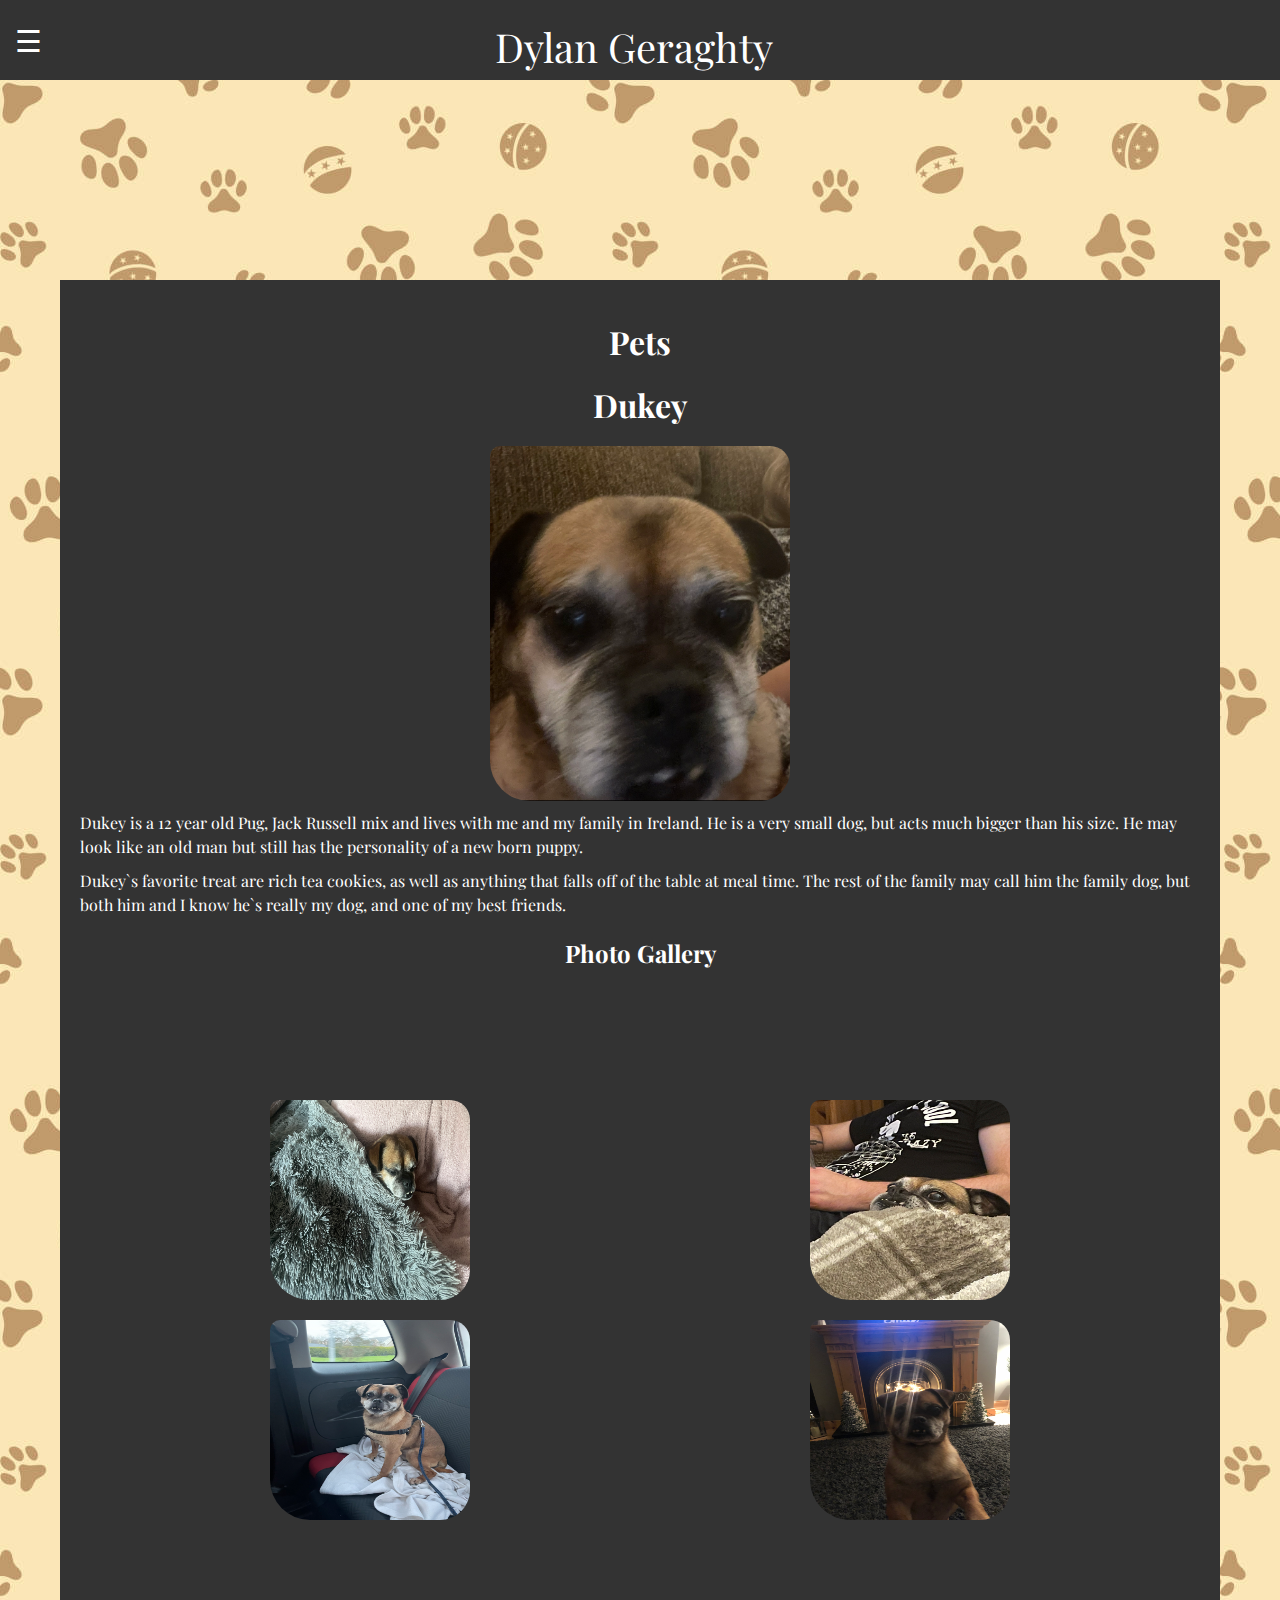
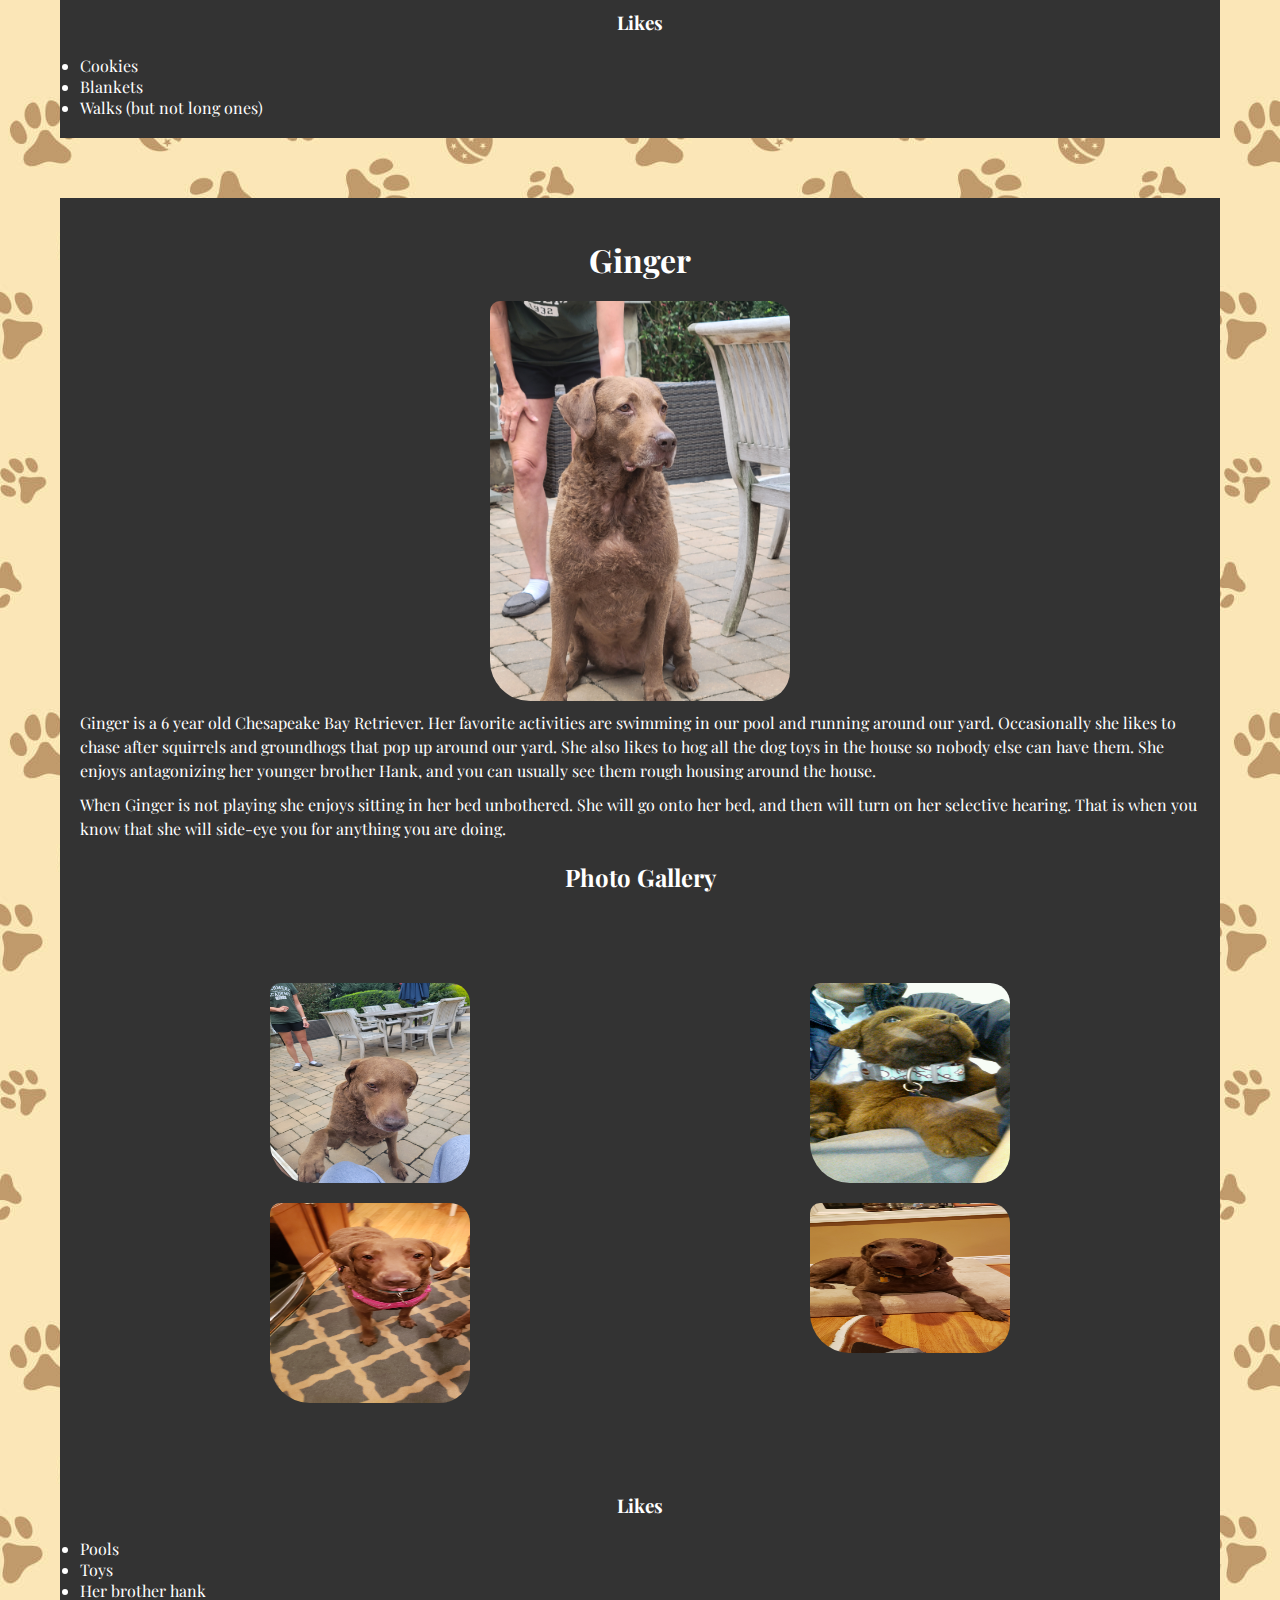
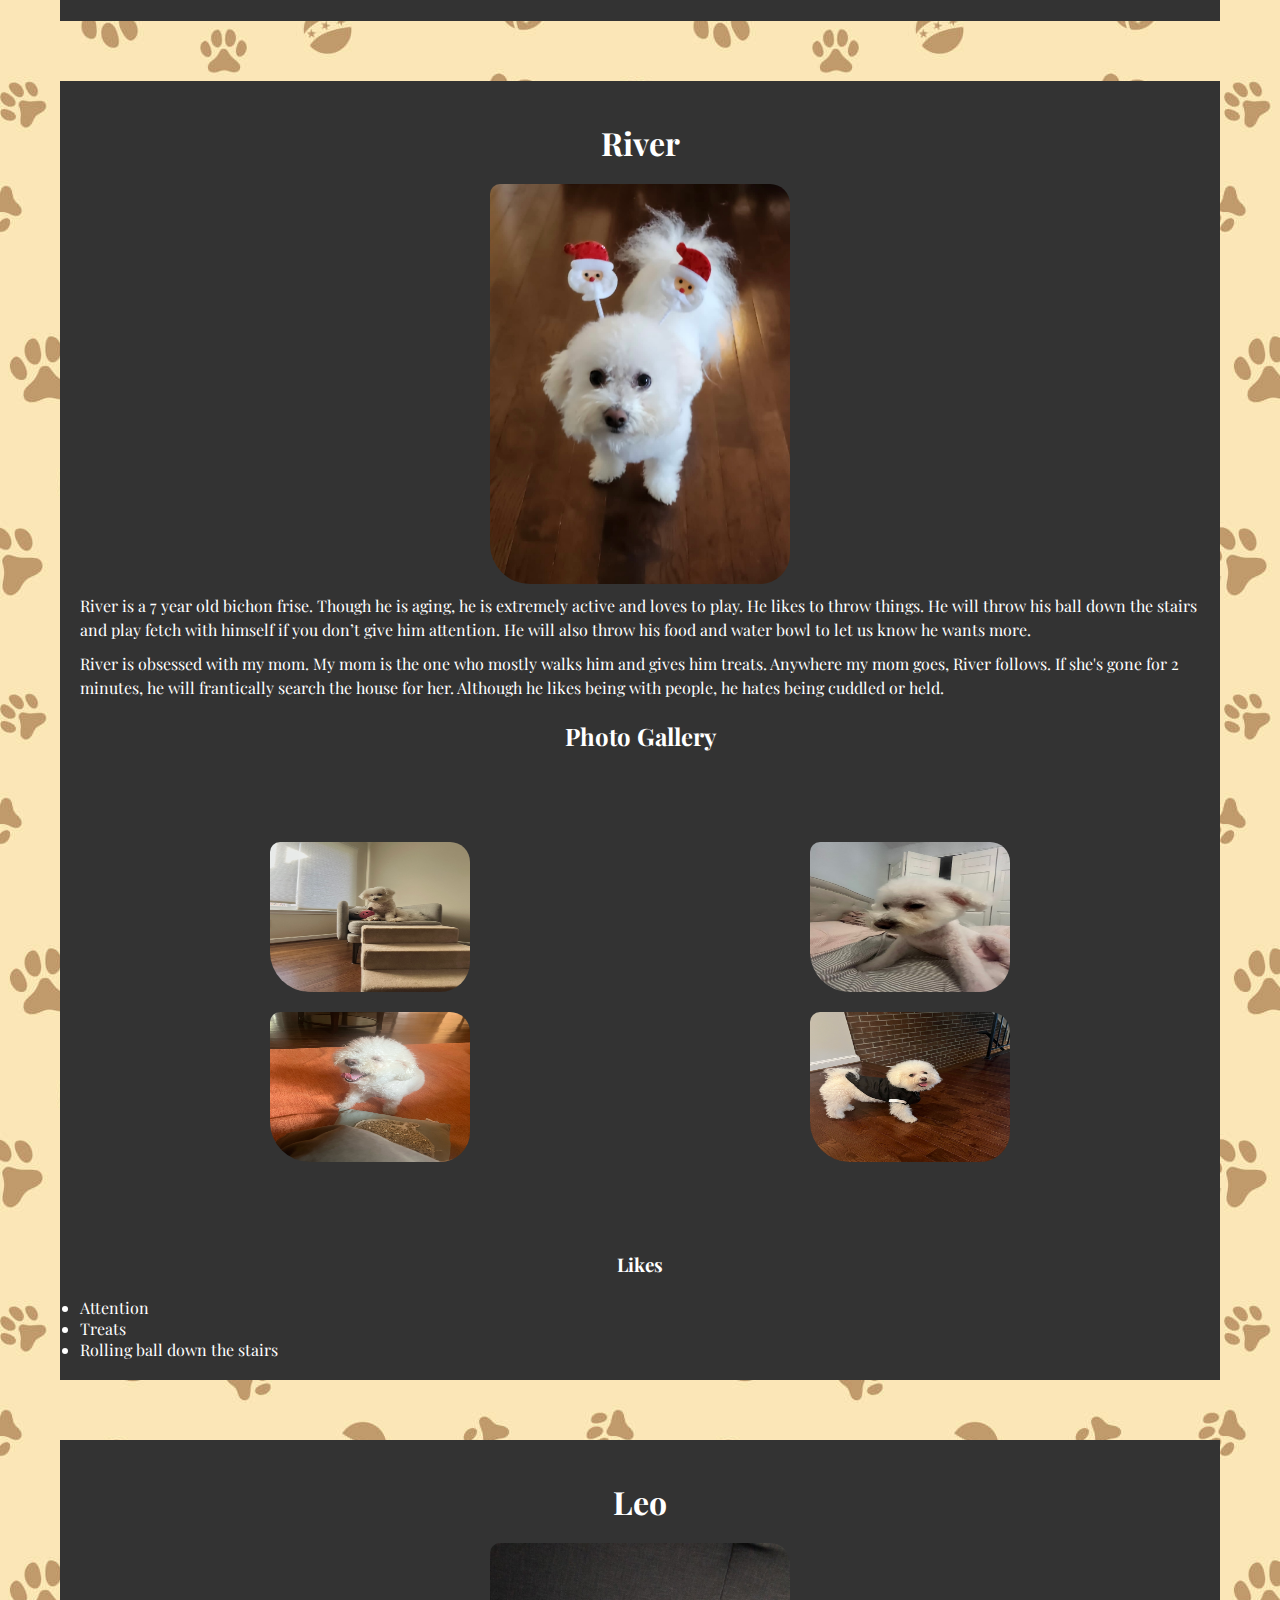
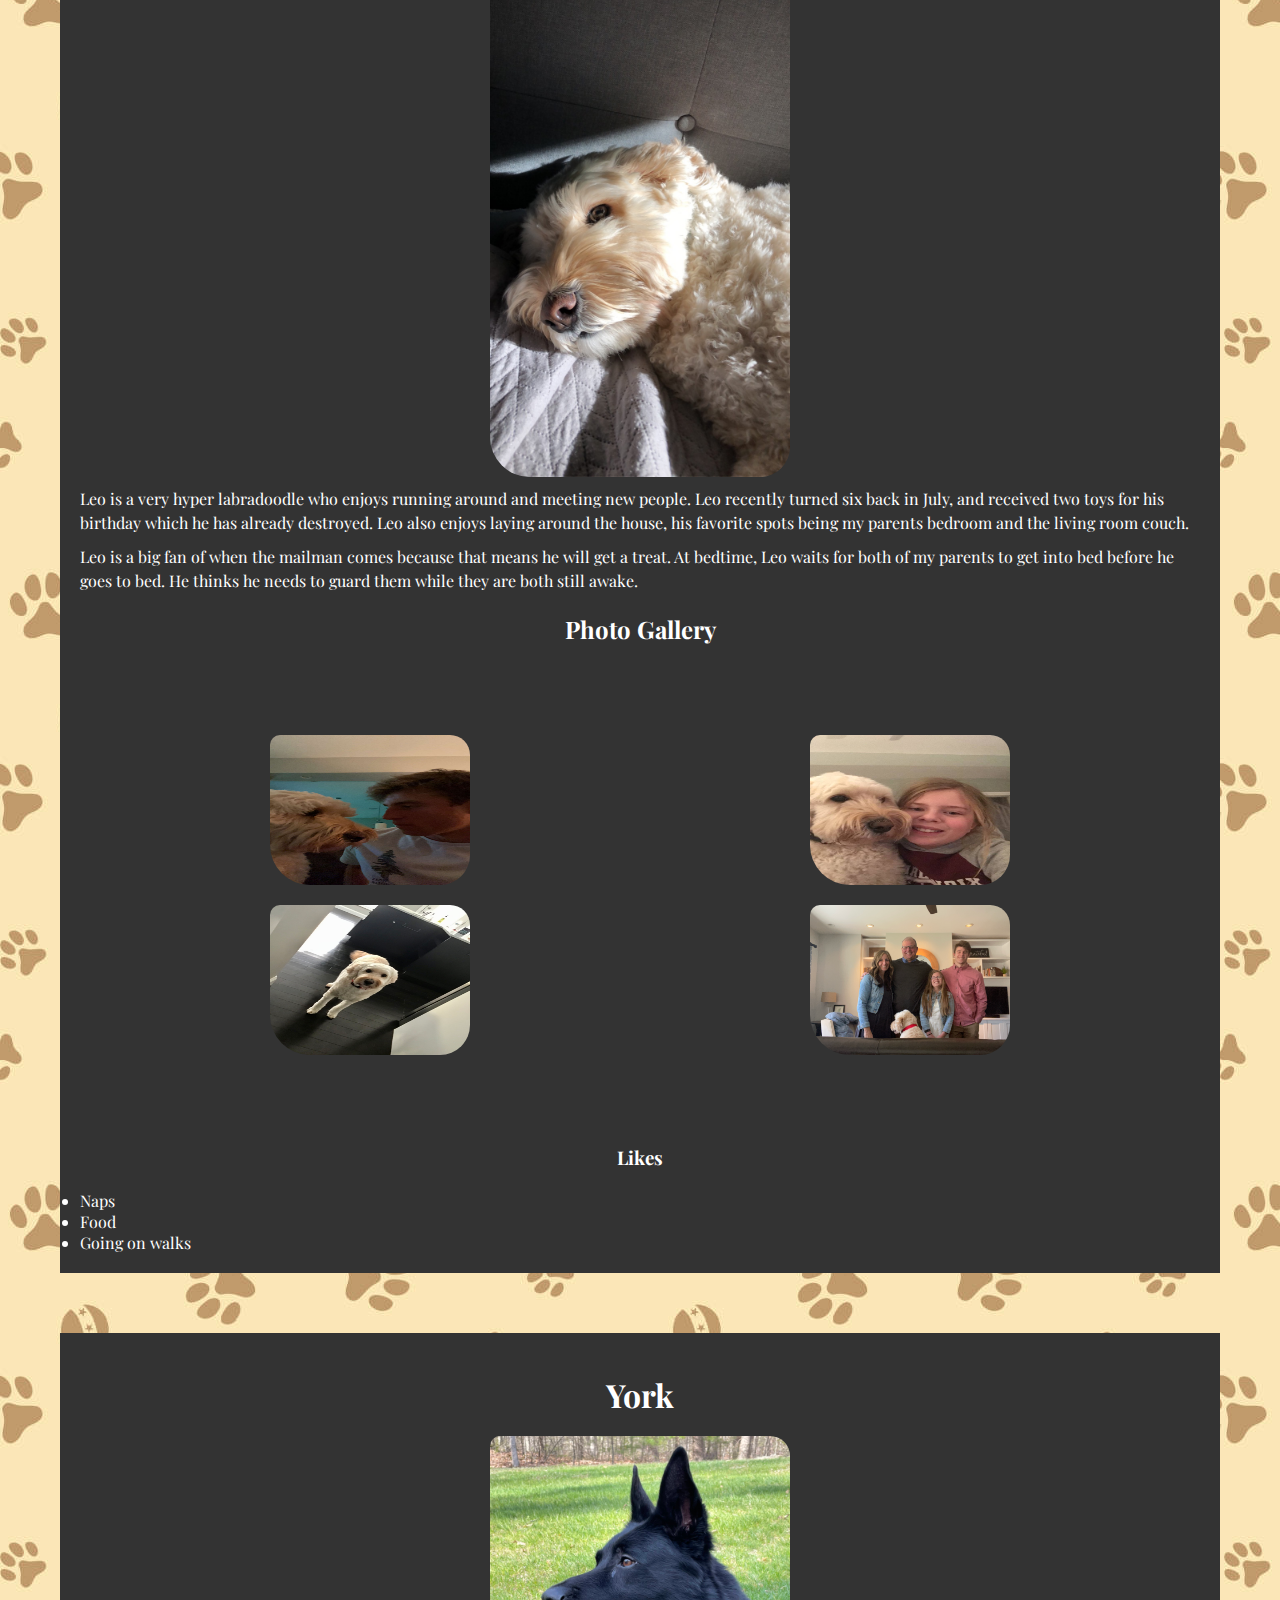
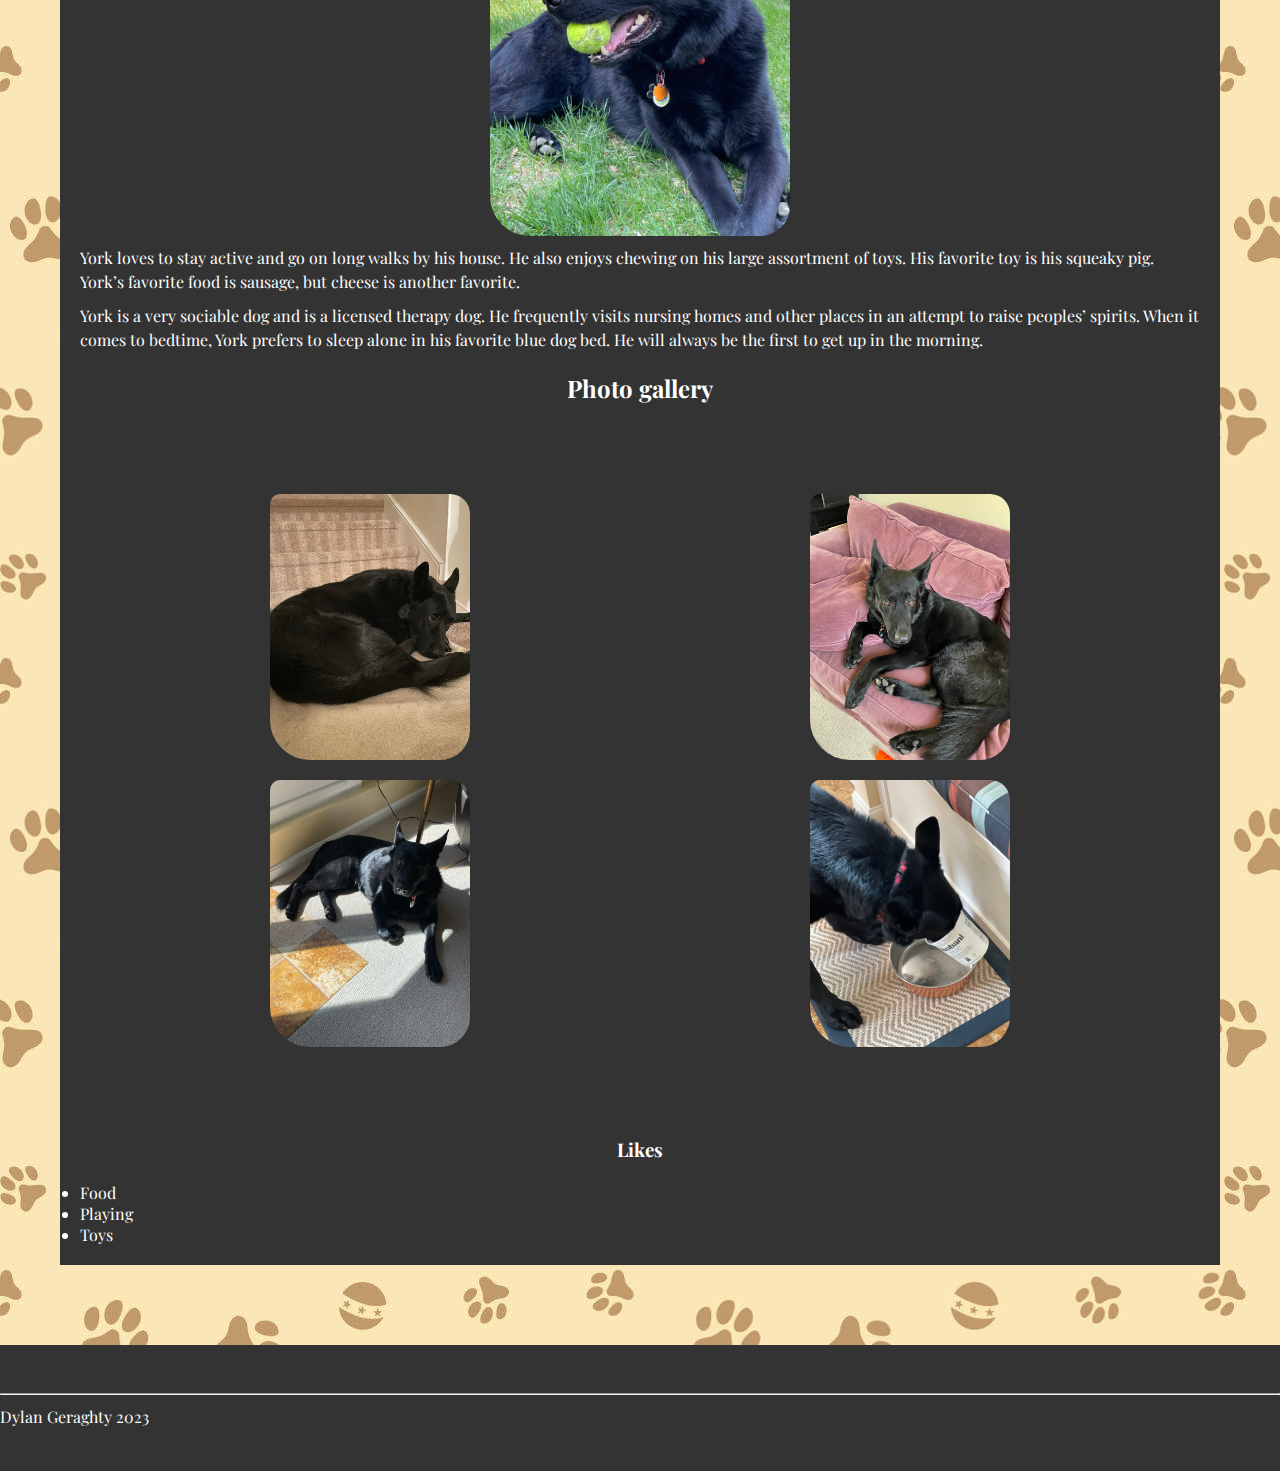
==== index.html @ d35753d4 "Add files via upload" ====
<!DOCTYPE html>
<html lang="en">
<head>
    <meta charset="UTF-8">
    <meta name="viewport" content="width=device-width, initial-scale=1.0">
    <link rel="icon" href="imgs/favicon.jpg">
    <link rel="stylesheet" type="text/css" href="css/reset.css">
    <link rel="stylesheet" type="text/css" href="css/style.css">
    <script src="js/javascript.js"></script> 
    <link rel="preconnect" href="https://fonts.googleapis.com">
    <link rel="preconnect" href="https://fonts.gstatic.com" crossorigin>
    <link href="https://fonts.googleapis.com/css2?family=Playfair+Display&display=swap" rel="stylesheet">
    <title>Home Page</title>
</head>
<body class = 'pets'>
  <a href="#main-content" class="skip-link">Skip to Main Content</a>
  <header class = "container">
    <nav id = "nav-bar">
     <div id="nav-links" class="sidebar">
        <a href="javascript:void(0)" class="closebtn" onclick="closeNav()">&times;</a>
  <ul>
            <li><a href='index.html' class="current-page">Pets</a></li>
            <li><a href='travel.html'>Travel</a></li>
            <li><a href='recipes.html'>Recipes</a></li>
            <li><a href="contact.html">Contact Us</a></li>
          </div>
          <button class="openbtn" onclick="openNav()">&#9776;</button>

        </ul>
        <a href="index.html" class="center-text">Dylan Geraghty</a>
      </nav>
   
  </header>
    <main id="main-content">
      <div class = "content-div">
        <h1>Pets</h1>
        <h1>Dukey</h1>
<img src ='imgs/dukey.jpg' alt="Brown, Pug, Jack Russell mix staring at the camera" width="300" class="animated-image">
<p>Dukey is a 12 year old Pug, Jack Russell mix and lives with me and my family in Ireland. He is a very small dog, but acts much bigger than his size. He may look like an old man but still has the personality of a new born puppy.</p>
<p>Dukey`s favorite treat are rich tea cookies, as well as anything that falls off of the table at meal time. The rest of the family may call him the family dog, but both him and I know he`s really my dog, and one of my best friends.</p>
<h2>Photo Gallery</h2><br>
<div class = "img-grid">       
   
<img src ='imgs/dukeysleep.jpg' alt="Dog asleep under a gray blanket" width="200" height = "200">
<img src ='imgs/dukeysuprise.jpg' alt="Dog on a blanket looking behind himself" width="200" height = "200">
<img src ='imgs/dukeyincar.jpg' alt="Dog sitting on a white blanket in the back of a car" width="200" height = "200">
<img src ='imgs/christmasdukey.jpg' alt="Dog looking at camera in front of two small christmas trees" width="200" height = "200">

</div> 
 
<h3>Likes</h3>
<ul>
<li>Cookies</li>
<li>Blankets</li>
<li>Walks (but not long ones)</li>
</ul>
</div>
<!-- Luke Morris -->
<!-- </div>
</div>  -->

<div class = "content-div">
  <h1>Ginger</h1>

            <img src="imgs/Ginger.jpg" alt = "Ginger" width = "300" class="animated-image">
            <p> Ginger is a 6 year old Chesapeake Bay Retriever. Her favorite activities are swimming in our pool and running around our yard. Occasionally she likes to chase after squirrels and groundhogs that pop up around our yard. She also likes to hog all the dog toys in the house so nobody else can have them. She enjoys antagonizing her younger brother Hank, and you can usually see them rough housing around the house.</p>
            <p>When Ginger is not playing she enjoys sitting in her bed unbothered. She will go onto her bed, and then will turn on her selective hearing. That is when you know that she will side-eye you for anything you are doing.</p>
            
            
            <h2>Photo Gallery</h2>
            <div class = "img-grid">       
            <img src="imgs/Ginger_Paw.jpg" alt = "Brown Chesapeake Bay Retriever pawing owner." width = "200" height = "200">
            <img src="imgs/Ginger_Puppy.jpg" alt = "Younger version of brown chesapeake bay retriever" width = "200" height = "200">
            <img src="imgs/Ginger_ToungeOut.jpg" alt = "2 year old brown chesapeake bay retriever with tongue out" width = "200" height = "200">
            <img src="imgs/Ginger_Gazing.jpg" alt = "Ginger" width="200" height = "150">
            </div>

            <h3>Likes</h3>
            <li>Pools</li>
            <li>Toys</li>
            <li>Her brother hank</li>
            </div>
            <div class = "content-div">
                <h1>River</h1>
    
                <img src="imgs/river.jpg" alt="Fluffy bichon frise wearing santa headband" width="300" class="animated-image">
    
                <p>River is a 7 year old bichon frise. Though he is aging, he is extremely active and loves to play. 
                    He likes to throw things. He will throw his ball down the stairs and play fetch with himself if you don’t
                     give him attention. He will also throw his food and water bowl to let us know he wants more. </p>
                     
                <p> River is obsessed with my mom. My mom is the one who mostly walks him and gives him treats. 
                    Anywhere my mom goes, River follows. If she's gone for 2 minutes, he will frantically search the house 
                    for her. Although he likes being with people, he hates being cuddled or held. </p>
    
    
                <h2>Photo Gallery </h2>
                <div class = "img-grid">       
                <img src="imgs/river_boss.jpg" alt="Bichon frise on his bed, showing who is boss" width="200" height="150">
                <img src="imgs/river_model.jpg" alt="Bichon frise posing for camera after getting a haircut" width="200" height="150">
                <img src="imgs/river_yawn.jpg" alt="Bichon frise tired and yawning" width="200" height="150">
                <img src="imgs/river_suit.png" alt="Bichon frise in a suit, ready for prom" width="200" height="150">
                </div>
    
        <h3>Likes</h3>
        <ul>
        <li>Attention</li>
        <li>Treats</li>
        <li>Rolling ball down the stairs</li>
        </ul>
                  <!--Erin Lee-->
      </div>
      <div class = "content-div">
        <h1>Leo</h1>
  
        <img src="imgs/labradoodle_leo.JPG" alt="Tan labradoodle " width="300" class="animated-image">
  
        <p>Leo is a very hyper labradoodle who enjoys running around and meeting new people. Leo recently turned six back
          in July, and received two toys for his birthday which he has already destroyed. Leo also enjoys laying around
          the house, his favorite spots being my parents bedroom and the living room couch.
        <p> Leo is a big fan of when the mailman comes because that means he will get a treat. At bedtime, Leo waits for
          both of my parents to get into bed before he goes to bed. He thinks he needs to guard them while they are both
          still awake.</p>
  
        <h2>Photo Gallery</h2>
        <div class = "img-grid">       
        <img src="imgs/leo_staring.JPG" alt="Me staring at Leo" style="width:200px" height="150">
        <img src="imgs/leo_anna.JPG" alt="Leo with my sister Anna" style="width:200px" height="150">
        <img src="imgs/happy_leo.JPG" alt="Leo staring at me because I have food " style="width:200px" height="150">
        <img src="imgs/Leo_family.JPG" alt="Leo with my family " style="width:200px" height="150">
        </div>
  
        <h3>Likes</h3>
        <ul>
          <li>Naps</li>
          <li>Food</li>
          <li>Going on walks </li>
        </ul>
  
        <!--John Sauer-->
      </div>
      <div class = "content-div">
        <h1>York</h1>
  
        <img src="imgs/york.jpg" alt="is a large Black German Shepherd." width="300" class="animated-image">
        <p>York loves to stay active and go on long walks by his house. He also enjoys chewing on his large assortment
          of toys. His favorite toy is his squeaky pig. York’s favorite food is sausage, but cheese is another
          favorite.</p>
        <p>York is a very sociable dog and is a licensed therapy dog. He frequently visits nursing homes and other
          places in an attempt to raise peoples’ spirits. When it comes to bedtime, York prefers to sleep alone in his
          favorite blue dog bed. He will always be the first to get up in the morning.</p>
        <h2>Photo gallery</h2>
        <div class = "img-grid">       
        <img src="imgs/york2.jpg" alt="york sleeping" style="width: 200px">
        <img src="imgs/york3.jpg" alt="york on couch" style="width: 200px">
        <img src="imgs/york4.jpg" alt="york chilling" style="width: 200px">
        <img src="imgs/york5.jpg" alt="York eating yogurt" style="width: 200px">
        </div>
        <h3>Likes</h3>
  
        <ul>
          <li>Food</li>
          <li>Playing</li>
          <li>Toys</li>
        </ul>
        <!--Ben Montgomery-->
      </div>
    </main>
    <section id = "footer">
      <div class = "container">
         <hr>
         <div class = "footer-text">
            <p>Dylan Geraghty 2023</p>
         </div>
      </div>
   </section>
</body>
</html>
---- css/style.css ----
*{
    font-family: 'Playfair Display', serif;
}
h1, h2, h3, p, ul, li {
    margin: 0;
    padding: 0;
    color:white;
}

body {
    background-color: #333;
    font-family:Cambria, Cochin, Georgia, Times, 'Times New Roman', serif;
}

.pets{
  background-image: url('../imgs/pet_background.jpg');
}
.travel{
  background-image: url('../imgs/travel_background.jpg');
}
.recipe{
  background-image: url('../imgs/recipe_background.jpeg');
}
.contact{
  background-image: url('../imgs/contact_background.jpg');

}
/* nav{
    height:100px;
} */
nav ul {
  width:170px;
    list-style: none;
    background-color: #333;
    text-align: center;
    padding: 20px;
}

nav ul li {
    display: inline;
    margin-right: 10px;
}

nav ul li a {
    text-decoration: none;
    color: #fff;
    font-size: 10px;
    padding: 20px 20px 20px 20px;
}

/* nav ul li a:hover {
    background-color: #313030; 
    color: #fff; 
} */

h1 {
    text-align: center;
    margin: 20px 0;
}

main {
    width: 1200px;
    margin: 0 auto;
    padding: 20px;
}

img {
    /* max-width: 100%; */
    /* height: auto; */
    display: block;
    margin: 10px auto;
    border-radius: 10px 20px 30px 40px; 
}
.img-grid {
    display: grid;
    grid-template-columns: repeat(2, 1fr); 
    gap: 0px; 
}
.img-grid img {
    /* max-width: 100%; */
    /* height: auto; */
    display: block;
}
.img-grid p{
    font-size: 15px;
    text-align: center;
}

/* .recipe {
    display: grid;
    grid-template-columns: 1fr 1fr; 
    grid-gap: 0px; 
} */

.animated-image {
    width: 300px; 
    height: auto; 
    transition: transform 0.5s ease; 
  }
  
  .animated-image:hover {
    transform: scale(1.1); 
  }

.recipe img {
    max-width: 100%;
    height: auto;
    display: block;
}

.recipe h2 {
    grid-column: span 2; 
}
p {
    margin: 10px 0;
    line-height: 1.5;
}

 h2, h3 {
     margin: 20px 0; 
     text-align: center;
} 

ul {
    list-style: disc;
    /* margin-left: 20px; */
}

main div {
    border: 0px solid #8c8989;
    padding: 20px;
    margin: 60px 0;
}

.skip-link {
    position: absolute;
    top: -40px;
    left: 0;
    background-color: #333;
    color: #fff;
    padding: 5px;
    text-align: center;
    text-decoration: none;
    transition: top 0.3s;
}

.skip-link:focus, .skip-link:active {
    top: 0; 
}

.current-page{
    font-weight: bold;
}

.center-text{
  font-size:50px;
}

.rounded-image{
    border-radius: 10px 20px 30px 40px; 
  }
  
.content-div{
  background-color: #333;
    animation: slide-in 1s ease-in-out infinite;
}

    
/**Contact Us page **/
  #apply .container {
    flex-direction: column;
    /* padding: 5em 0em;
    display: inline-block; */
    }
    
    #apply h1 {
    font-size: 35px;
    margin-bottom: -18px;
    }
    
    form h1 {
    padding-bottom: 25px;
    }
    
    .apply {
    font-size: 25px;
    }
    
    .apply-text {
    text-align: center;
    color:white
    }
    
    #apply {
    max-width: 100%;
    }
    
    .apply-form {
    max-width: 100%;
    margin-left: 250px;
    margin-right: 250px;
    }
    
    .apply-form input {
    background: #fff;
    border: none;
    padding: 1em;
    padding-right: 8em;
    font-size: 1em;
    color: black;
    }
    .apply-form textarea {
    background: #fff;
    border: none;
    padding: 1em;
    padding-right: 8em;
    font-size: 1em;
    color: black;  
    }
    
    .apply-form .button {
    margin-top: 2em;
    display: block;
    }
    
    .apply-text h1 {
    font-weight: normal;
    font-size: 1.75em;
    margin-bottom: 22px;
    }
    
    .apply-text p {
    margin-bottom: 20px;
    }
    
    .apply-form form {
    display: flex;
    background-color: var(--light-bg);
    border-radius: 4px;
    padding: 2.5em;
    flex-direction: column;
    justify-content: space-evenly;
    }
    
    .apply-form h1 {
    margin-left: 10px;
    text-align: center;
    font-size: 30px;
    color: white;
    }
    
    .apply-form h2 {
    font-weight: normal;
    font-size: 1em;
    margin-top: 1.5em;
    margin-bottom: .5em;
    }
    
    .apply-form select {
    background: #fff;
    border: none;
    padding: 1em;
    font-size: 1em;
    color: white
    }
  label{
    color:white
  }
  .button {
    display: inline;
    transition: all 400ms;
    font-size: 20px;
    text-align: center;
    font-weight:bold;  
    border-radius: 4px;
    color:white;
    padding: .75rem 1.33rem;
  }
  
  .button:hover {
    background-color: white;
    color:black;
    border-radius: 16px 4px 16px 4px;
  }
/*SIDEBAR*/

.sidebar {
  height: 100%;
  width: 0;
  position: fixed;
  z-index: 1;
  top: 0;
  left: 0;
  overflow-x: hidden;
  padding-top: 50px;
  transition: 0.4s;
}

.sidebar a {
  padding: 8px 8px 8px 32px;
  text-decoration: none;
  line-height: 23px;
  font-size: 10px;
  letter-spacing: 0.1em;
  text-transform: uppercase;
  color: white;
  display: block;
  transition: 0.3s;
}

.sidebar {
  position: fixed;
  top: 0;
  right: 25px;
  font-size:10px;
  margin-left: 0px;
}

.closebtn {
  position: absolute;
  top: 35px;
  left: 10px;
  font-size: 36px;
}

.openbtn {
  background-color: #333;

  font-size: 30px;
  cursor: pointer;
  color: white;
  padding: 10px 15px;
  border: none;
  margin-right: 160px;
}


#nav-bar {
  background-color: #333;
  transition: smooth;
  height: 80px;
  margin-bottom: 120px;
   display: flex; 
  font-size: 1.25em;
  text-align: center;
  justify-content: space-between;
}
#nav-bar a {
  color:white;
  font-size: 20px;
  margin: 0; /* Reset default margin */
  flex: 1; /* Allow the h1 to take available space */
  text-align: center;
  margin-right:230px;
  margin-top:20px;
}
#nav-bar a.center-text{
  font-size:40px
}
#nav-logo {
  text-align: center;
  margin: 0;
  padding: 0;
  color:white;
}


#footer {
  background-color: #333;
  padding-top: 3em;
  padding-bottom: 2em;
  max-width: 100%;
}

#footer hr {
 color: #9d9192;

}
.footer-text {
  display: flex;
  flex-direction: row;
  align-items: center;
  justify-content: space-between;
}

.footer-text a {
  margin-right: 20px;
  color: #c2babb;
}

@media (prefers-reduced-motion: reduce){
    .content-div {
      animation: none; 
    }
}
  
@media (max-width: 767px) {
    nav ul {
        padding: 0;
    }
    
    nav ul li {
        display: block;
        margin: 10px 0;
    }

    .thumbnail {
        max-width: 100%;
        height: auto;
    }

    .img-grid {
        grid-template-columns: 1fr;
    }

    ul {
        padding-left: 20px;
    }
}


@media (min-width: 768px) and (max-width: 1023px) {
    nav ul {
      padding: 10px 0; 
    }
  
    nav ul li {
      display: inline;
      margin: 10px 0;
    }
  
    nav ul li a:hover {
        background-color: #313030; /* Change background color on hover */
        color: #fff; /* Change text color on hover */
    }
    h1 {
      margin: 10px 0; 
    }
  
    main {
      max-width: 90%; 
    }
  .main-content{
    border-left:200px;
  }
    .img-grid {
        display: grid;
        grid-template-columns: repeat(2, 1fr);
        gap: 0px; 
    }
    .img-grid img {

        display: block;
    }
    .img-grid p{
        font-size: 10px;
        text-align: center;
    }
    /* .recipe {
      grid-template-columns: repeat(1, 1fr); 
    }
  
    .recipe h2 {
      grid-column: span 1; 
    } */
  
    ul {
      list-style: disc;
      margin-left: 20px; 
    }
  
    main div {
      padding: 10px; 
      margin: 10px 0; 
    }
  }
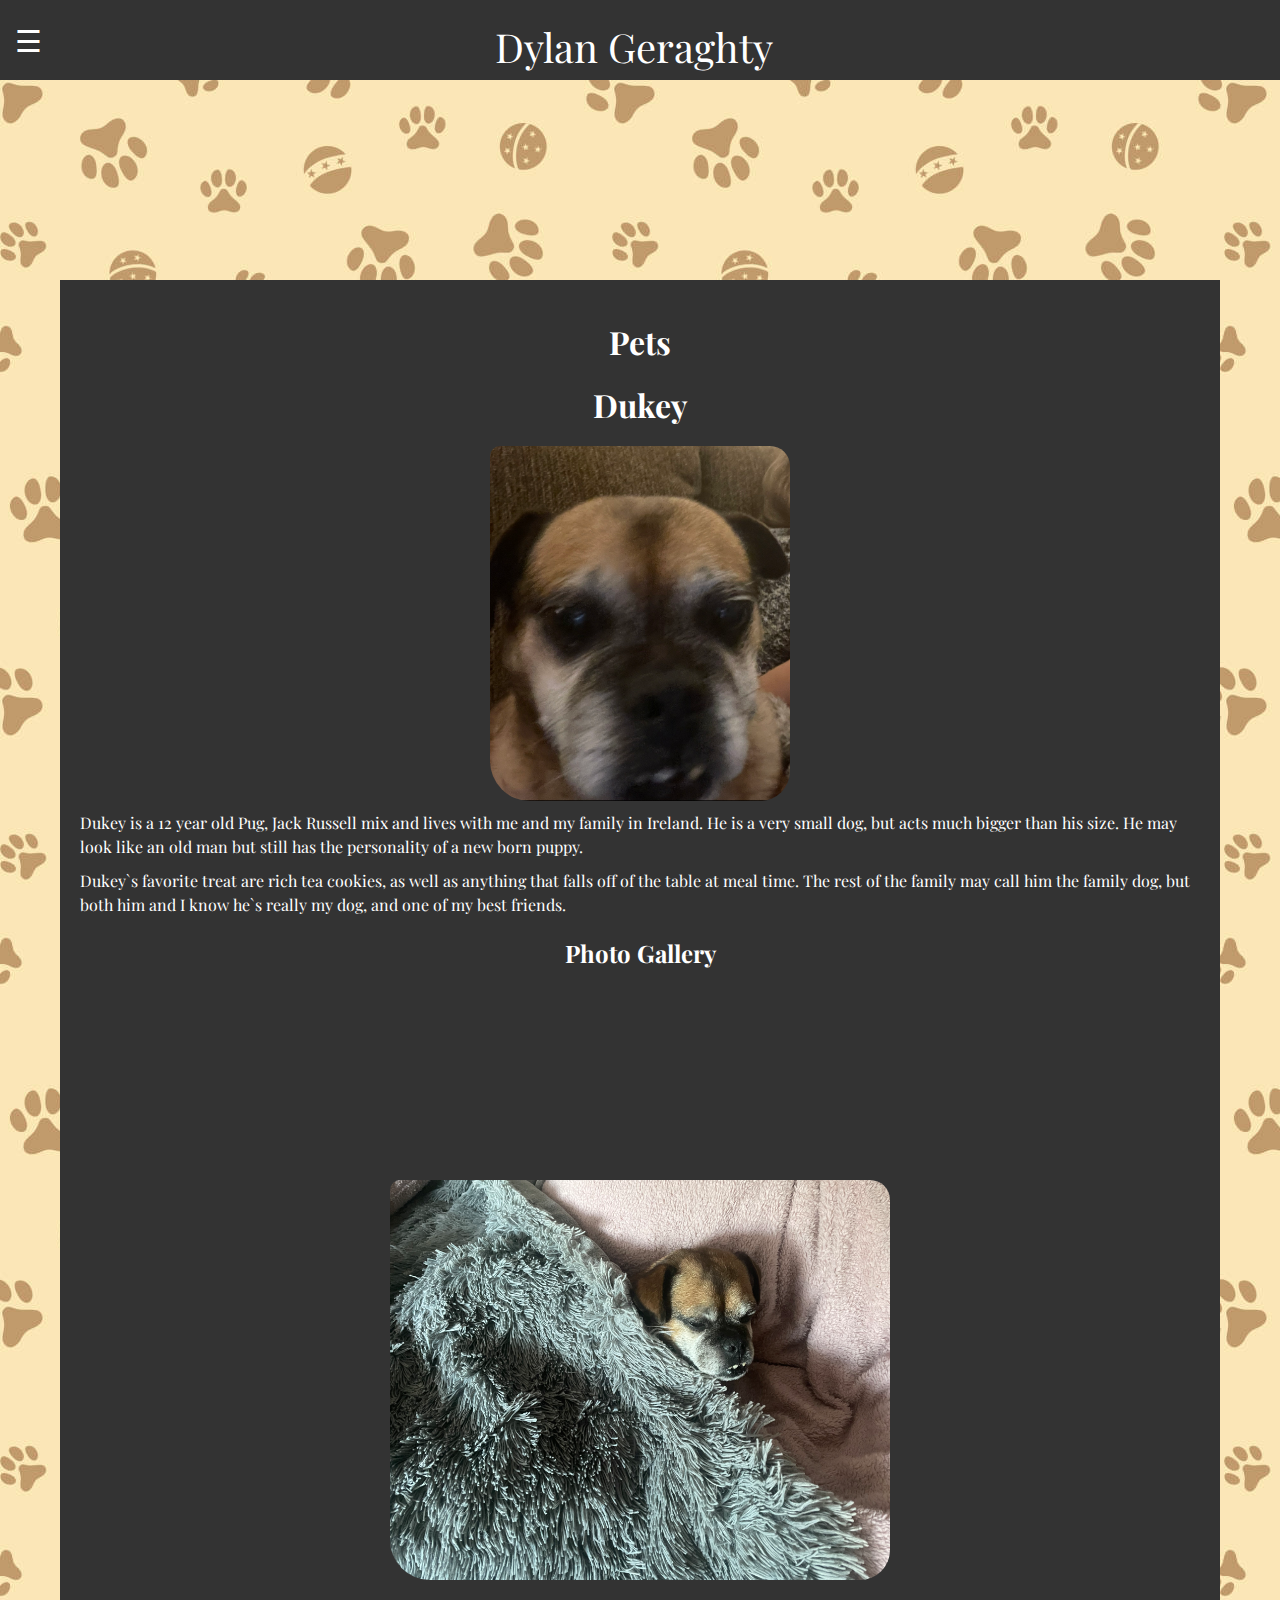
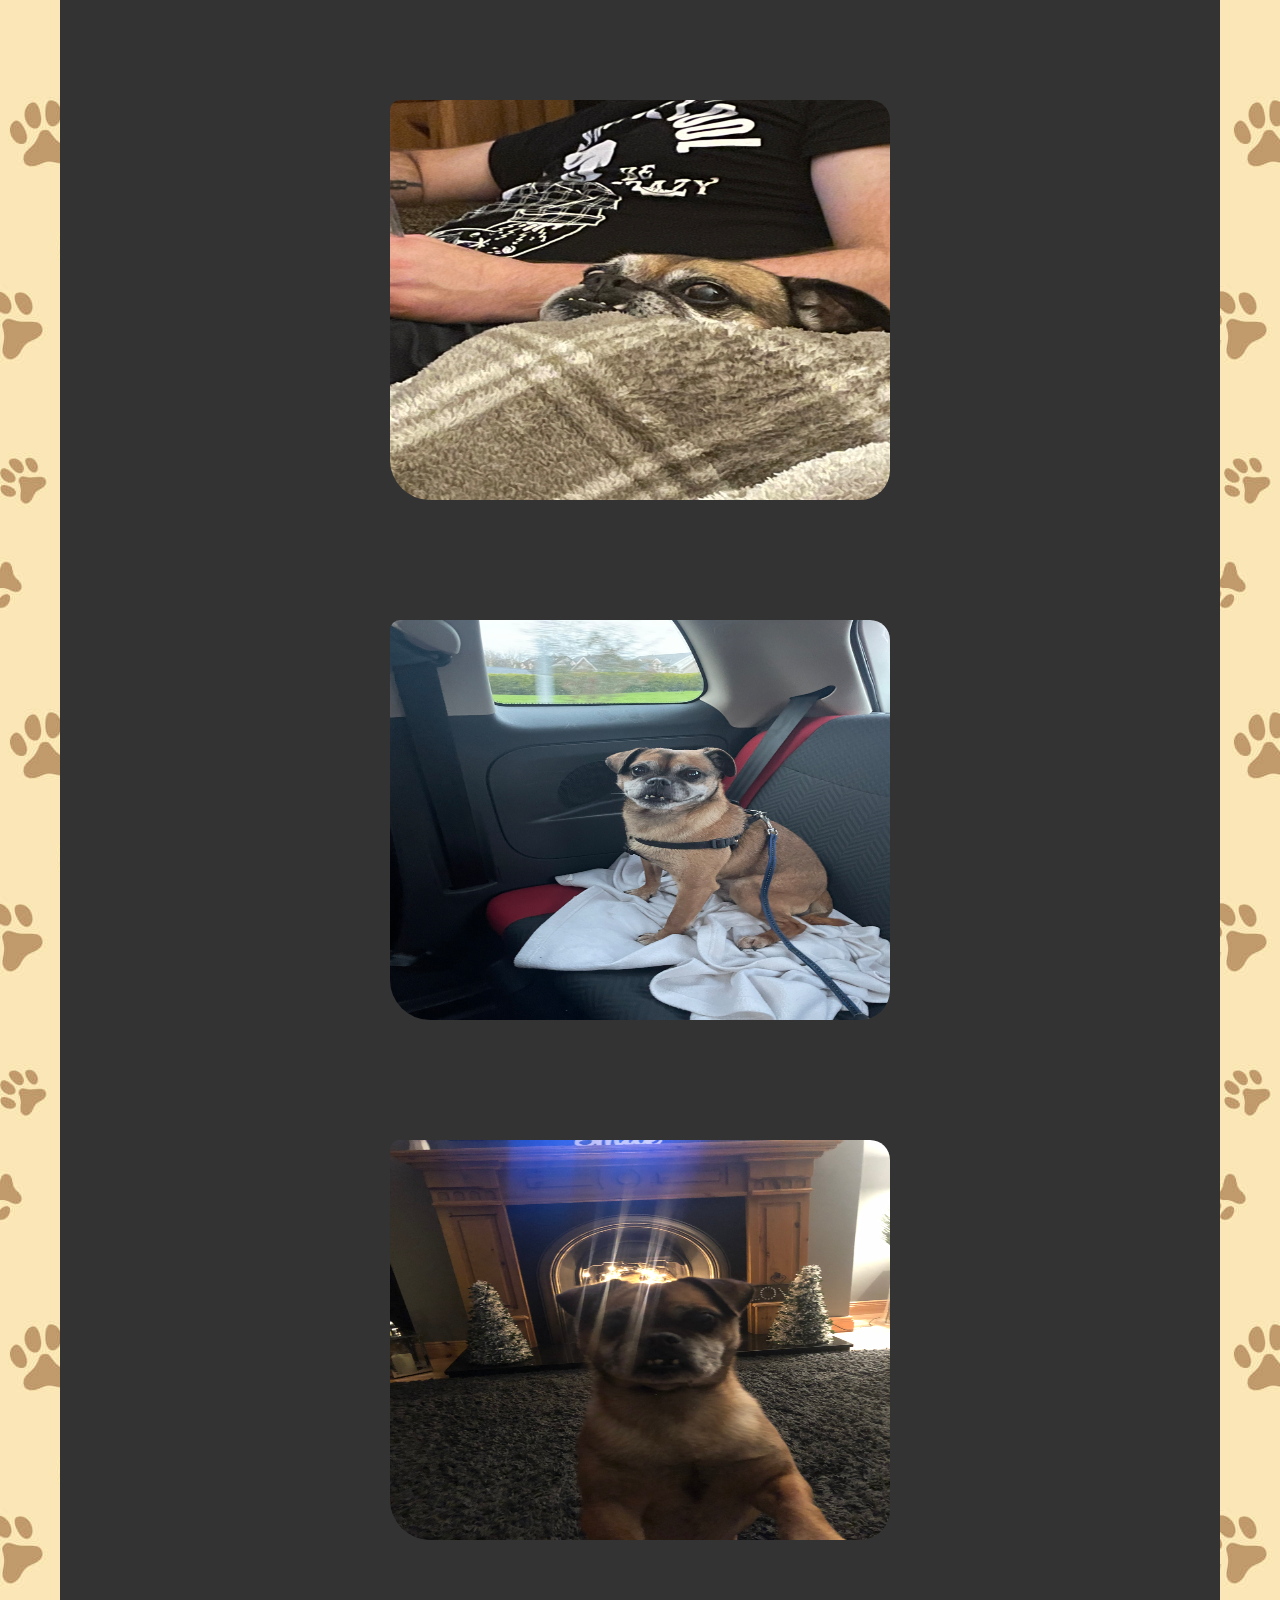
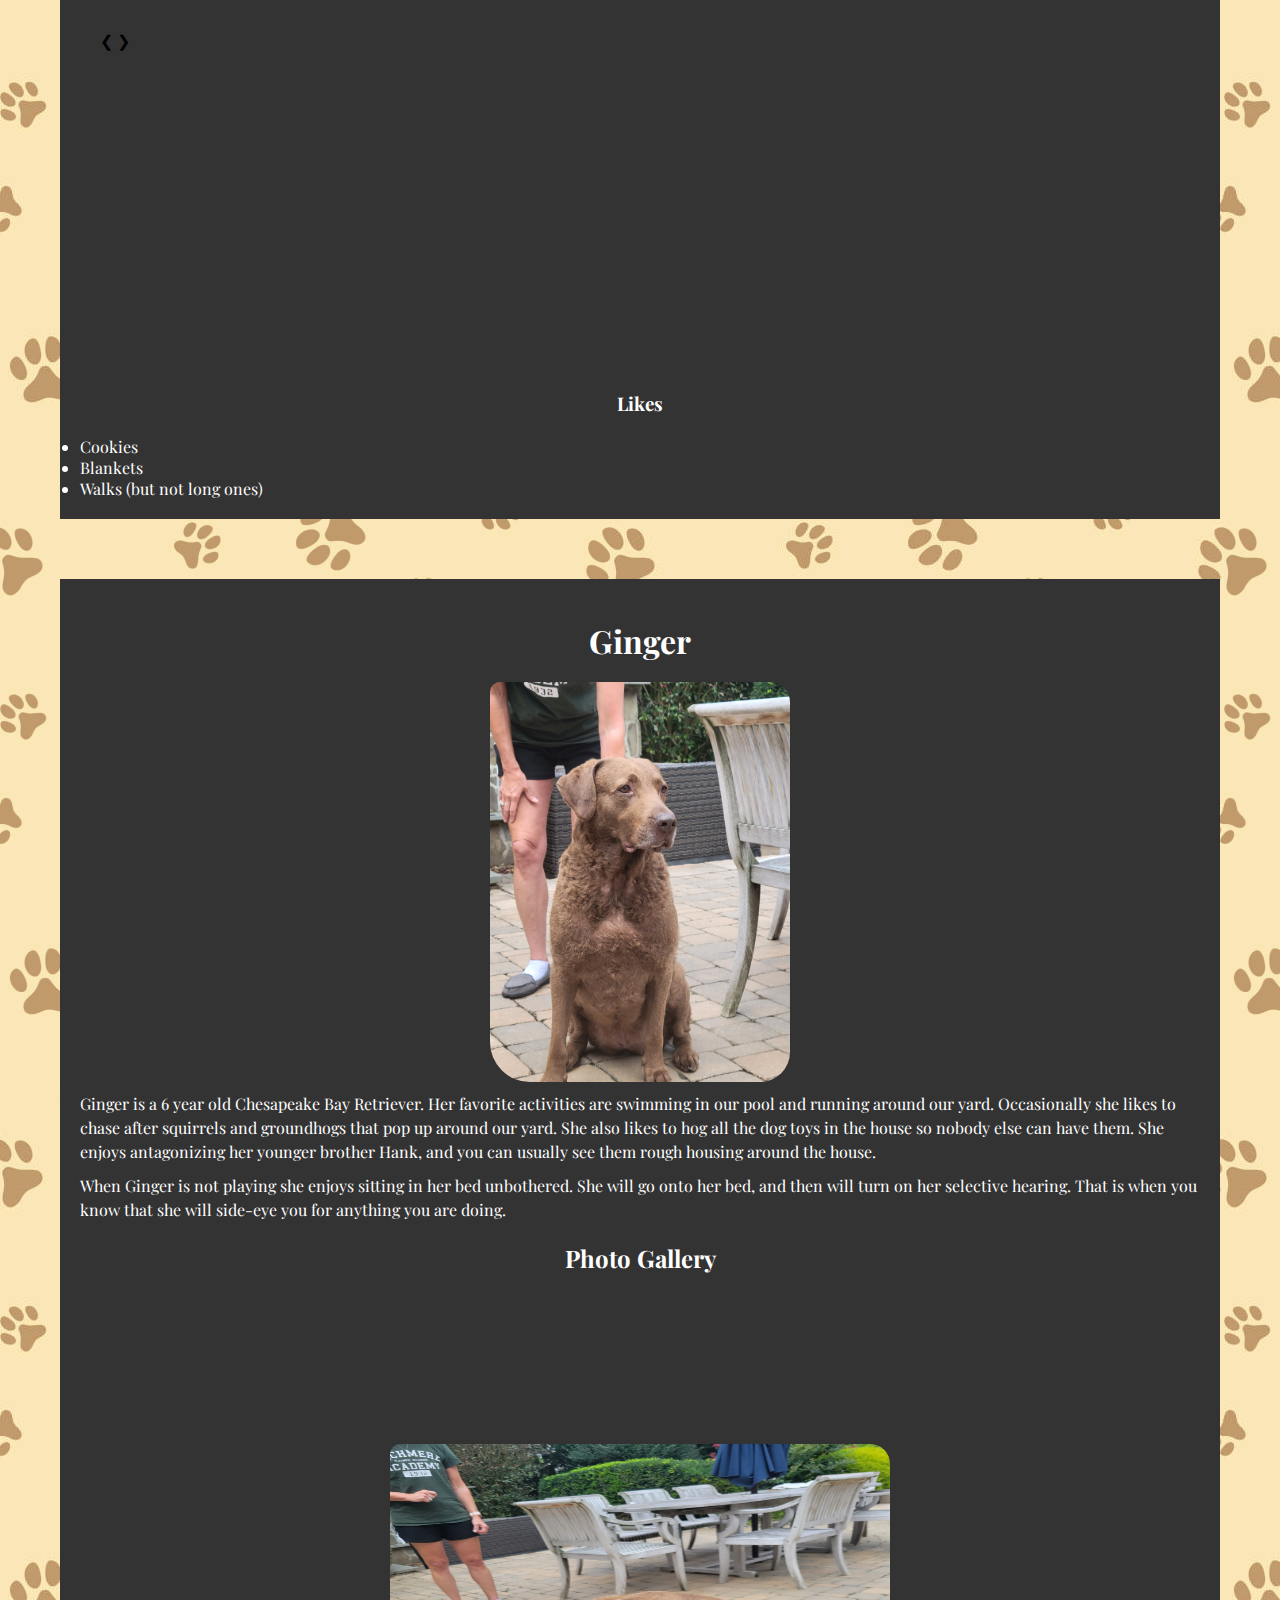
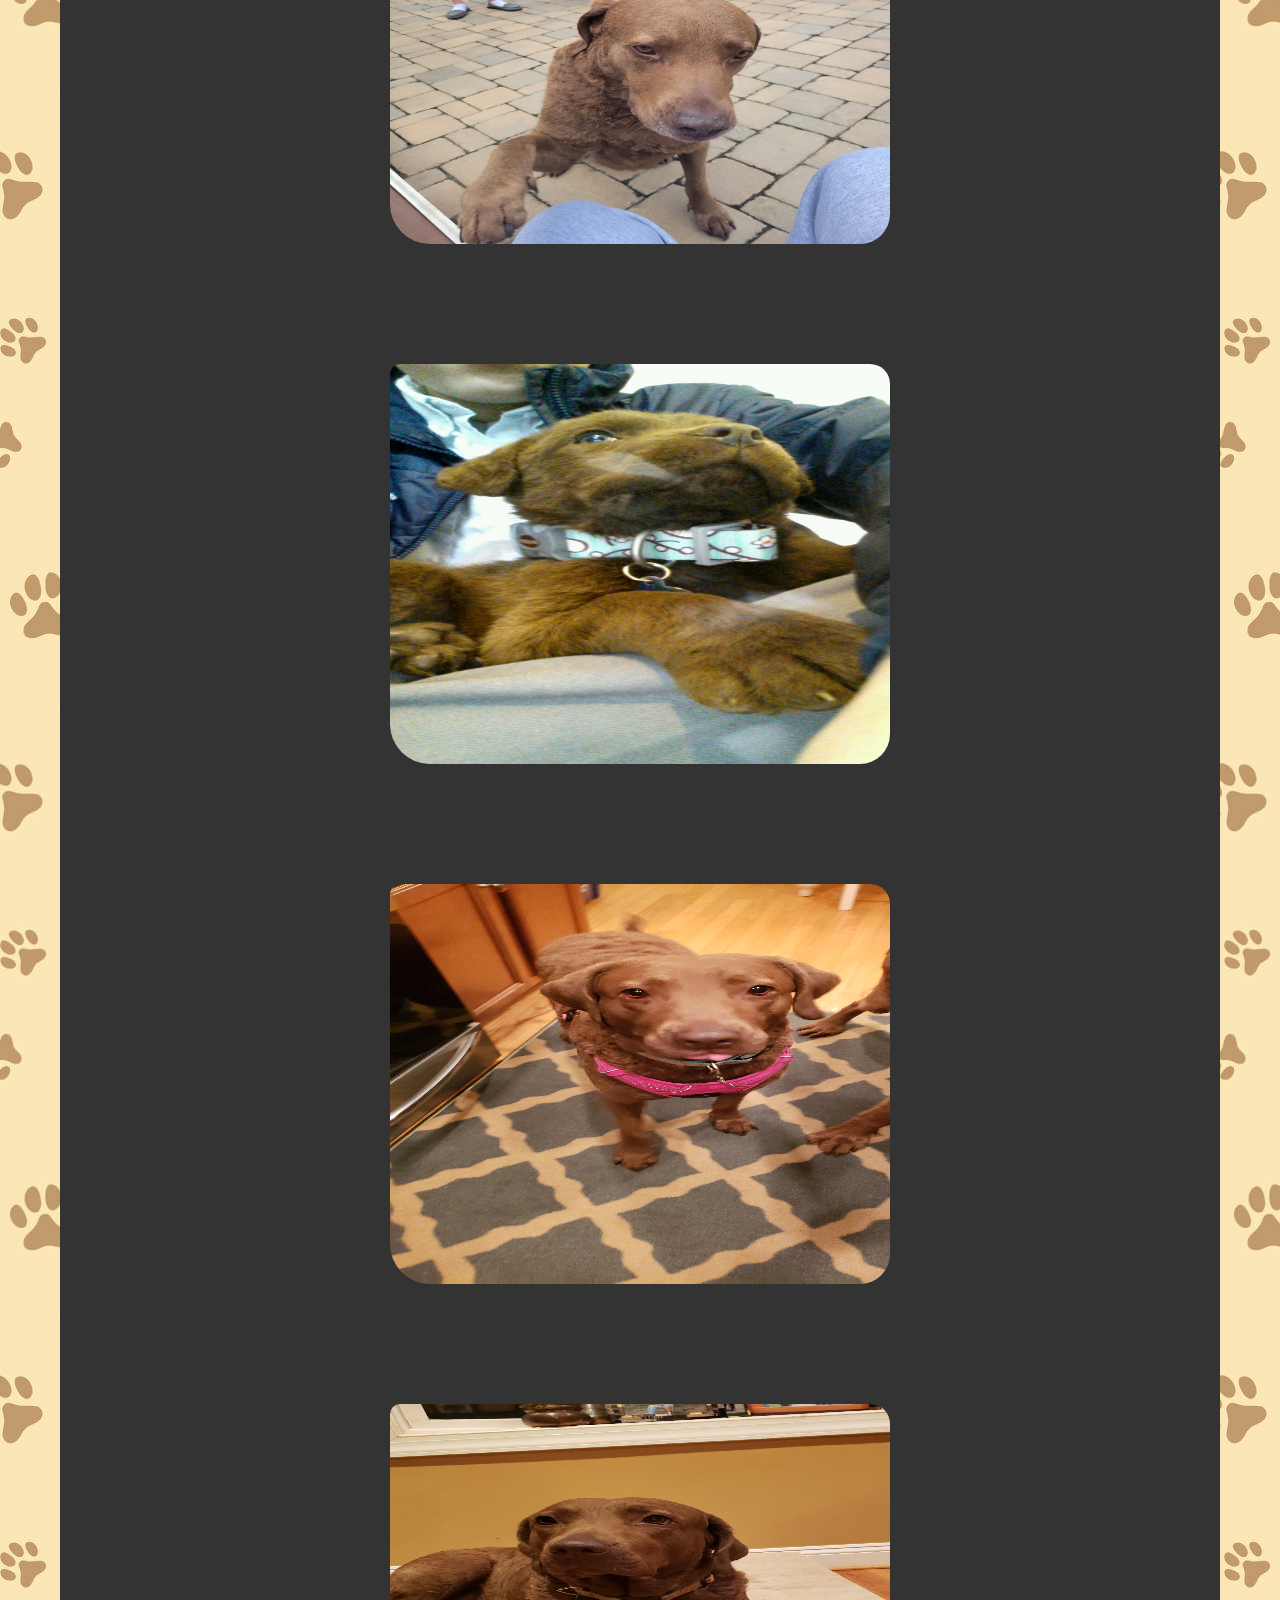
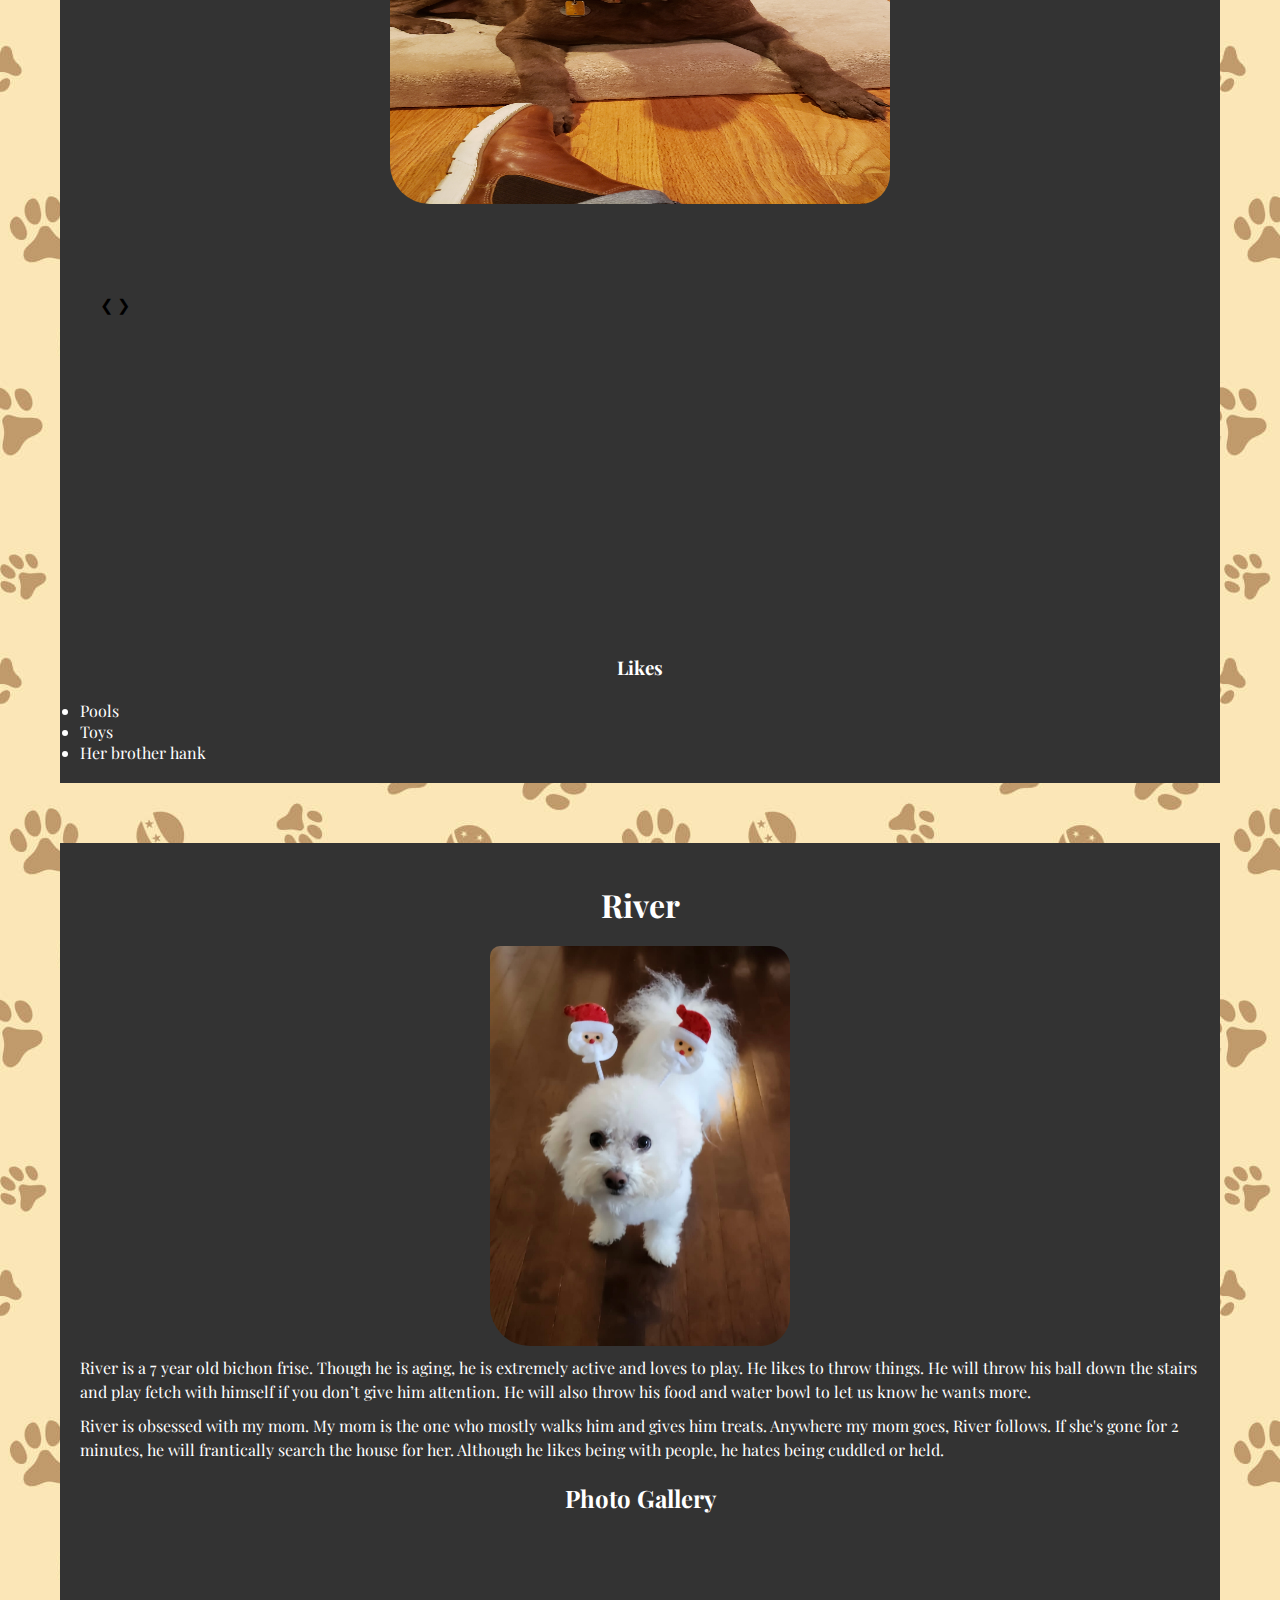
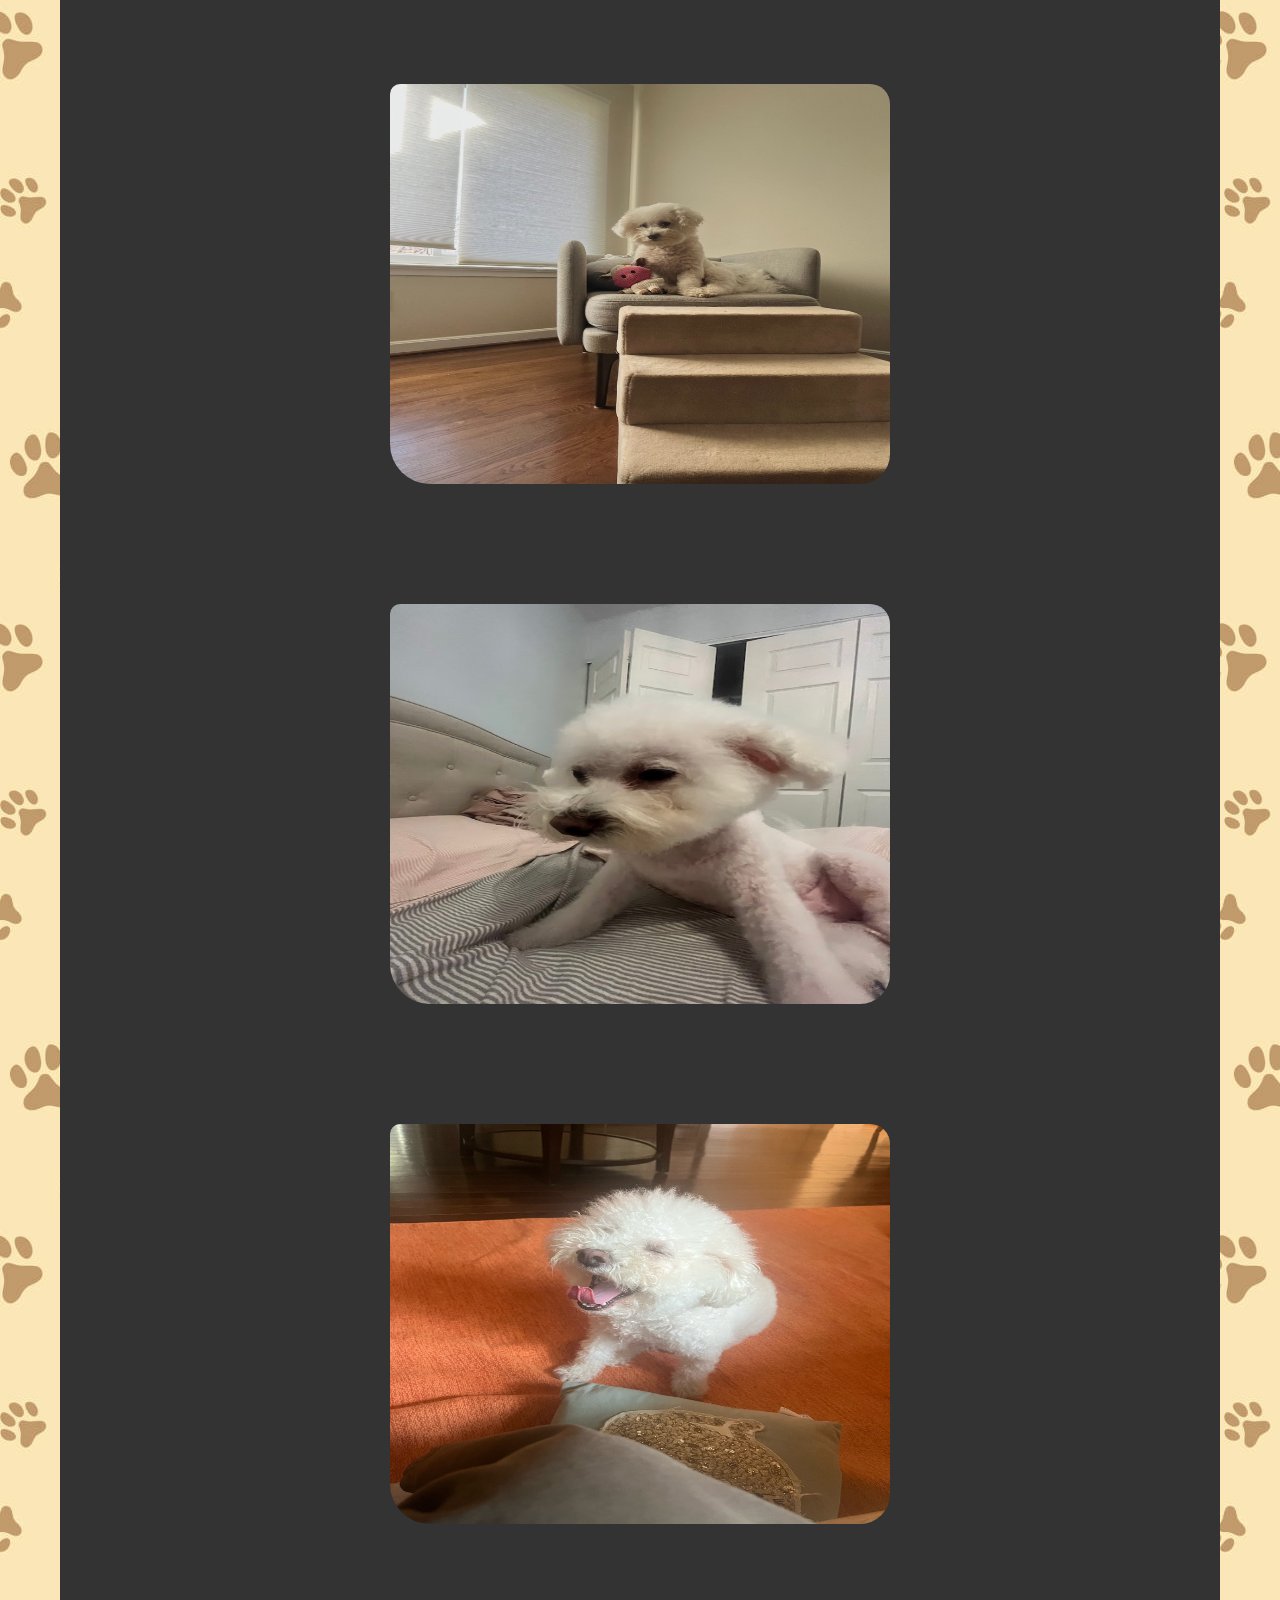
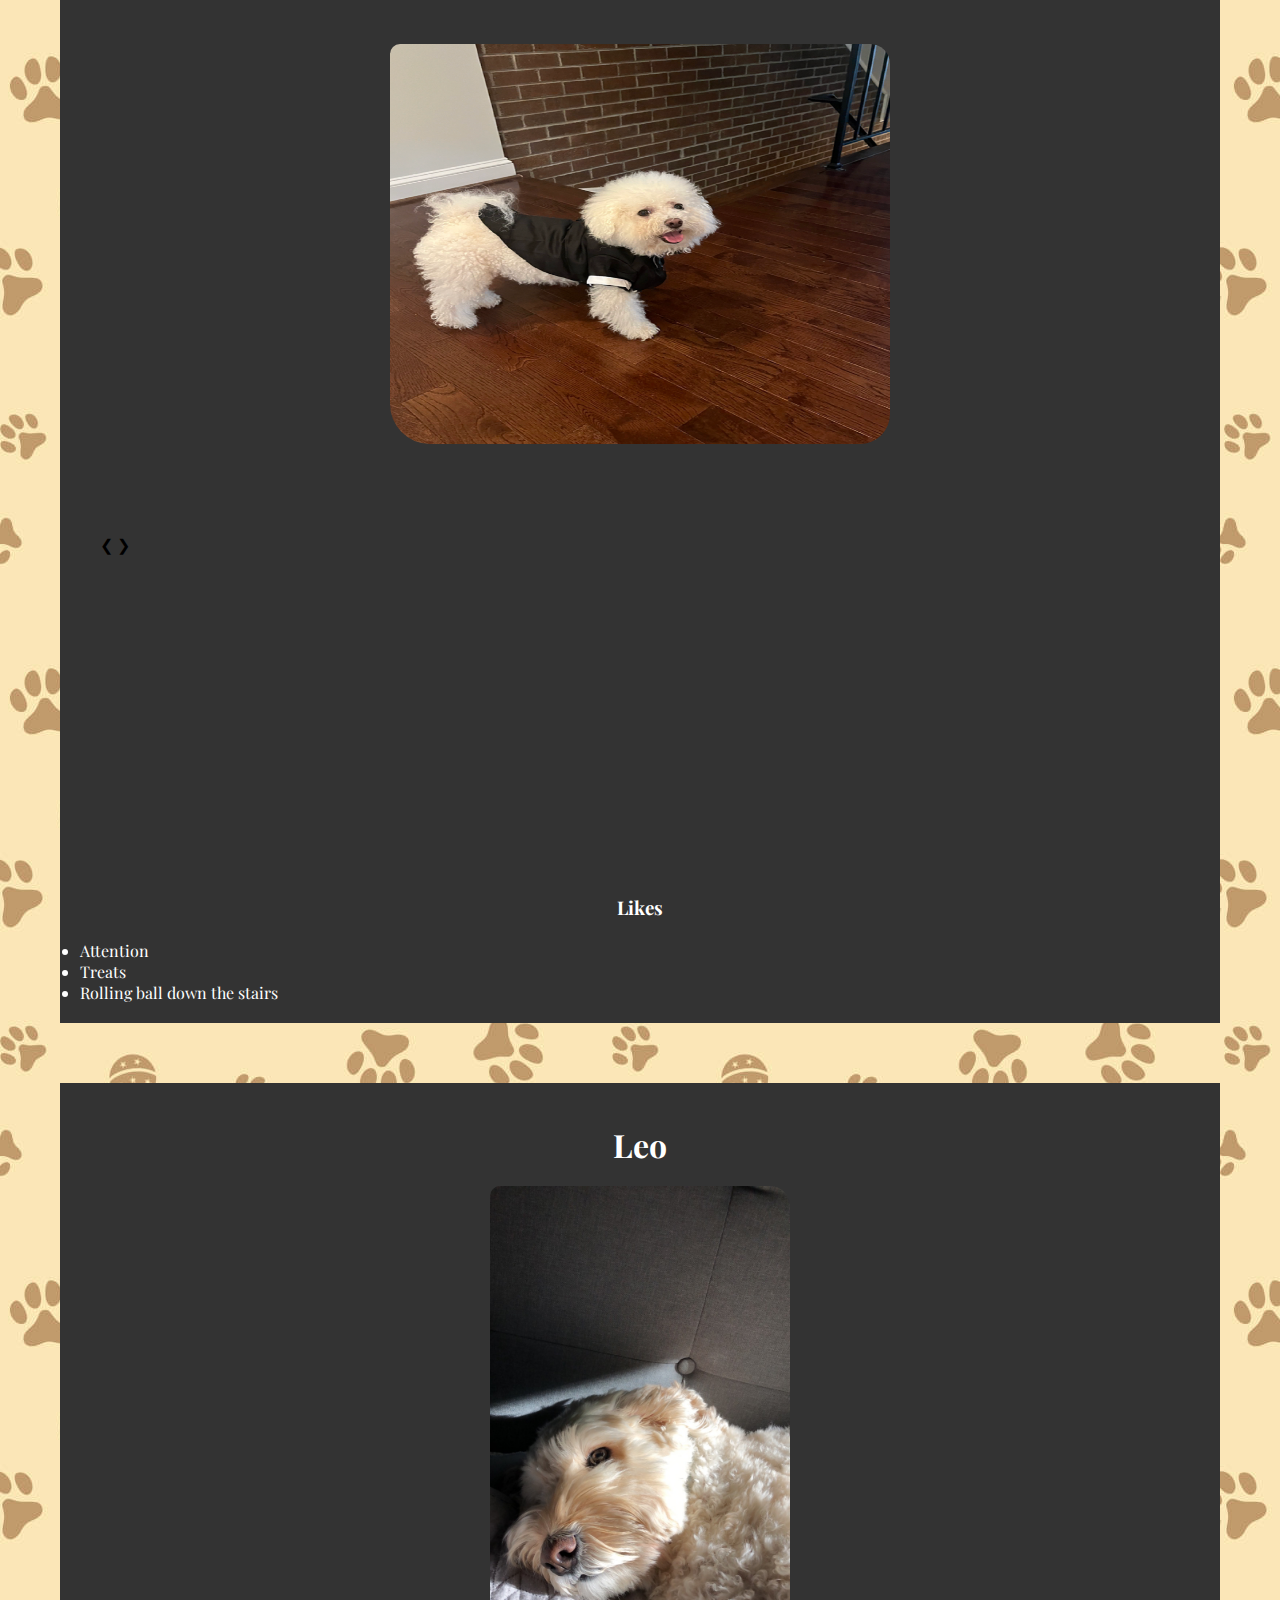
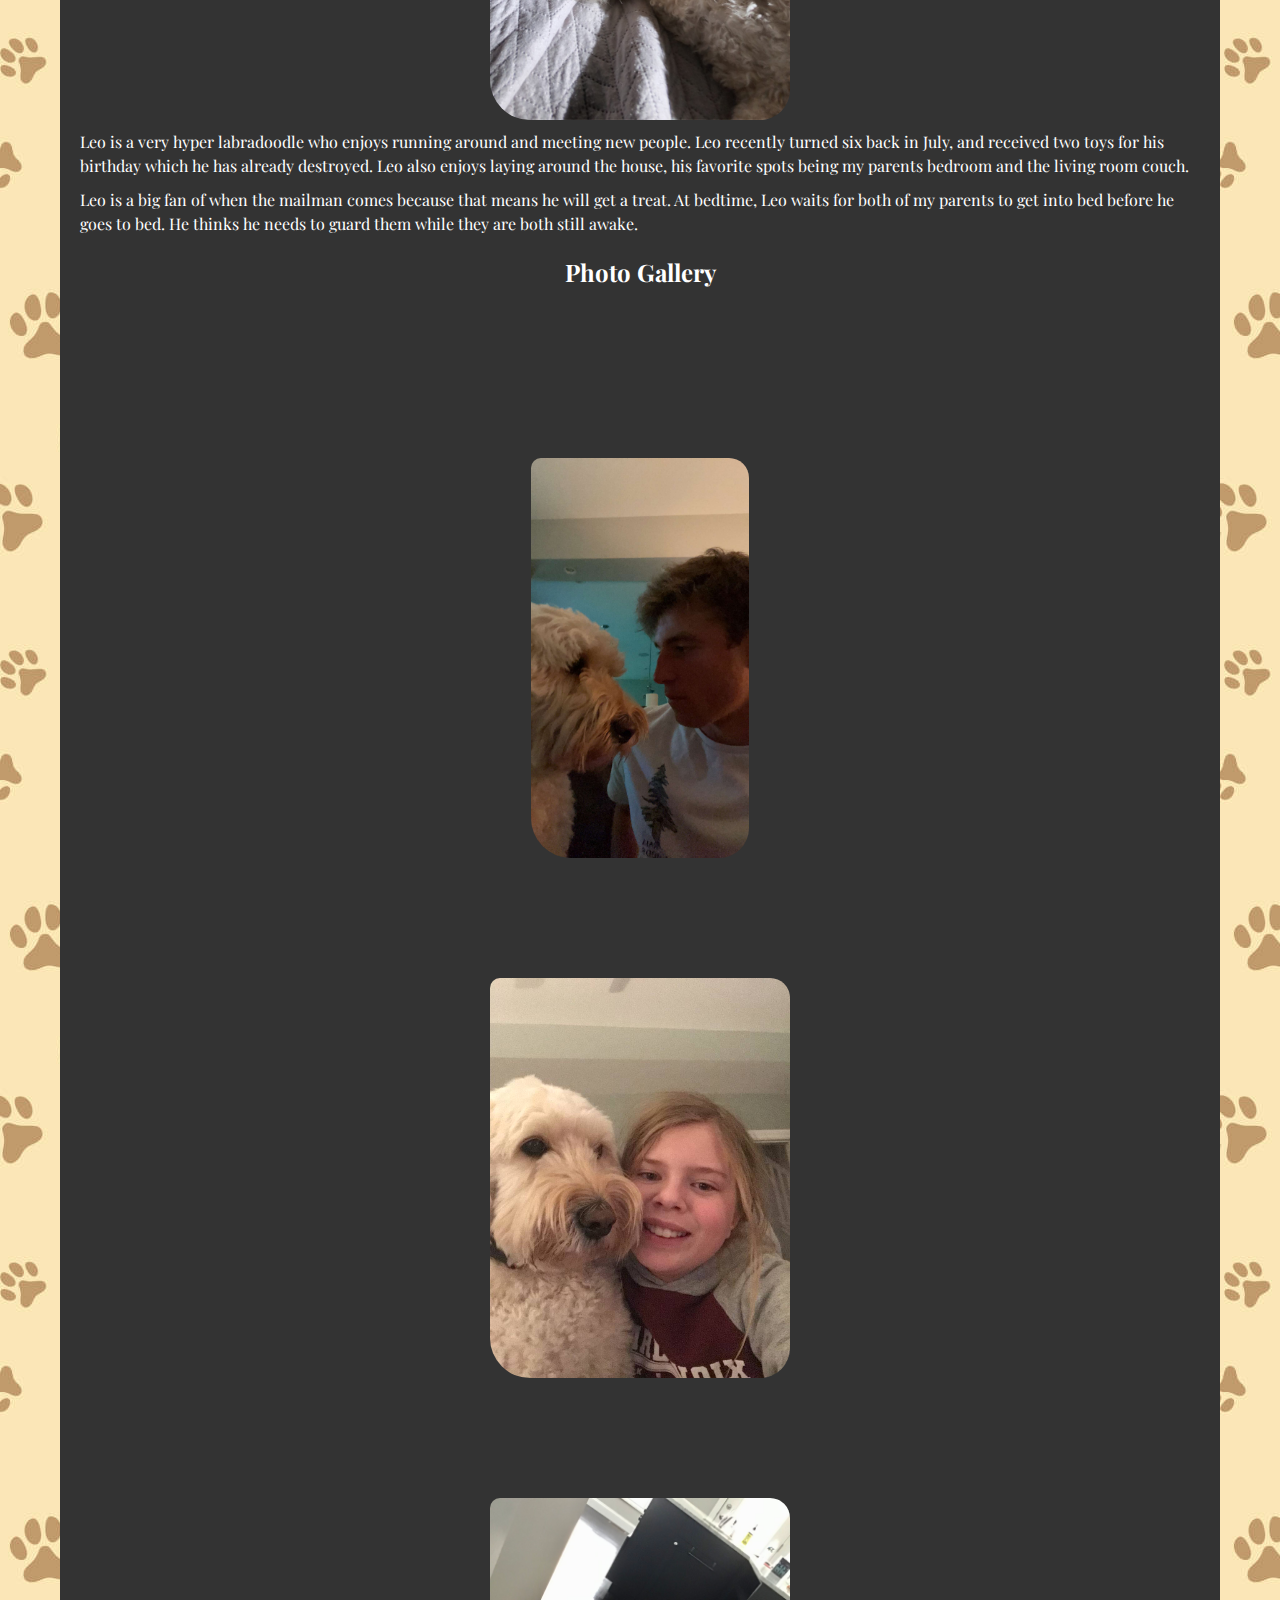
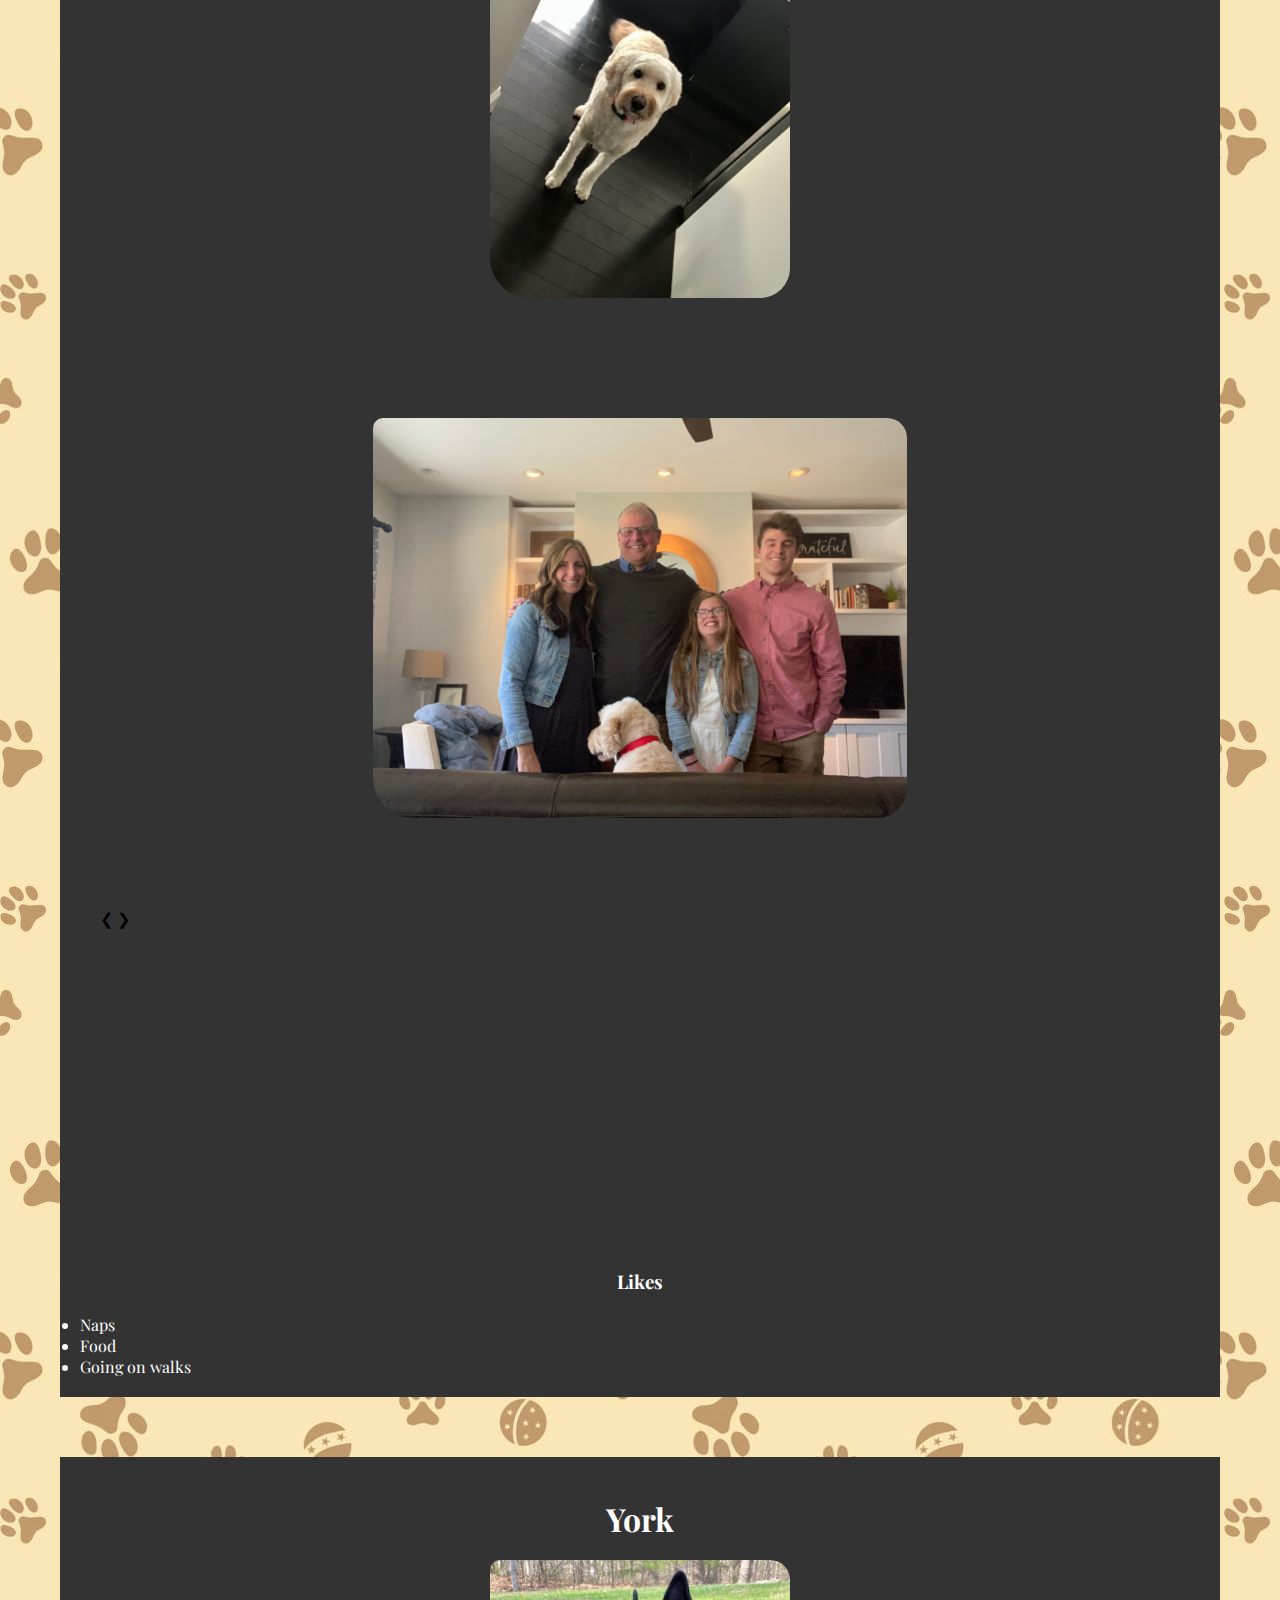
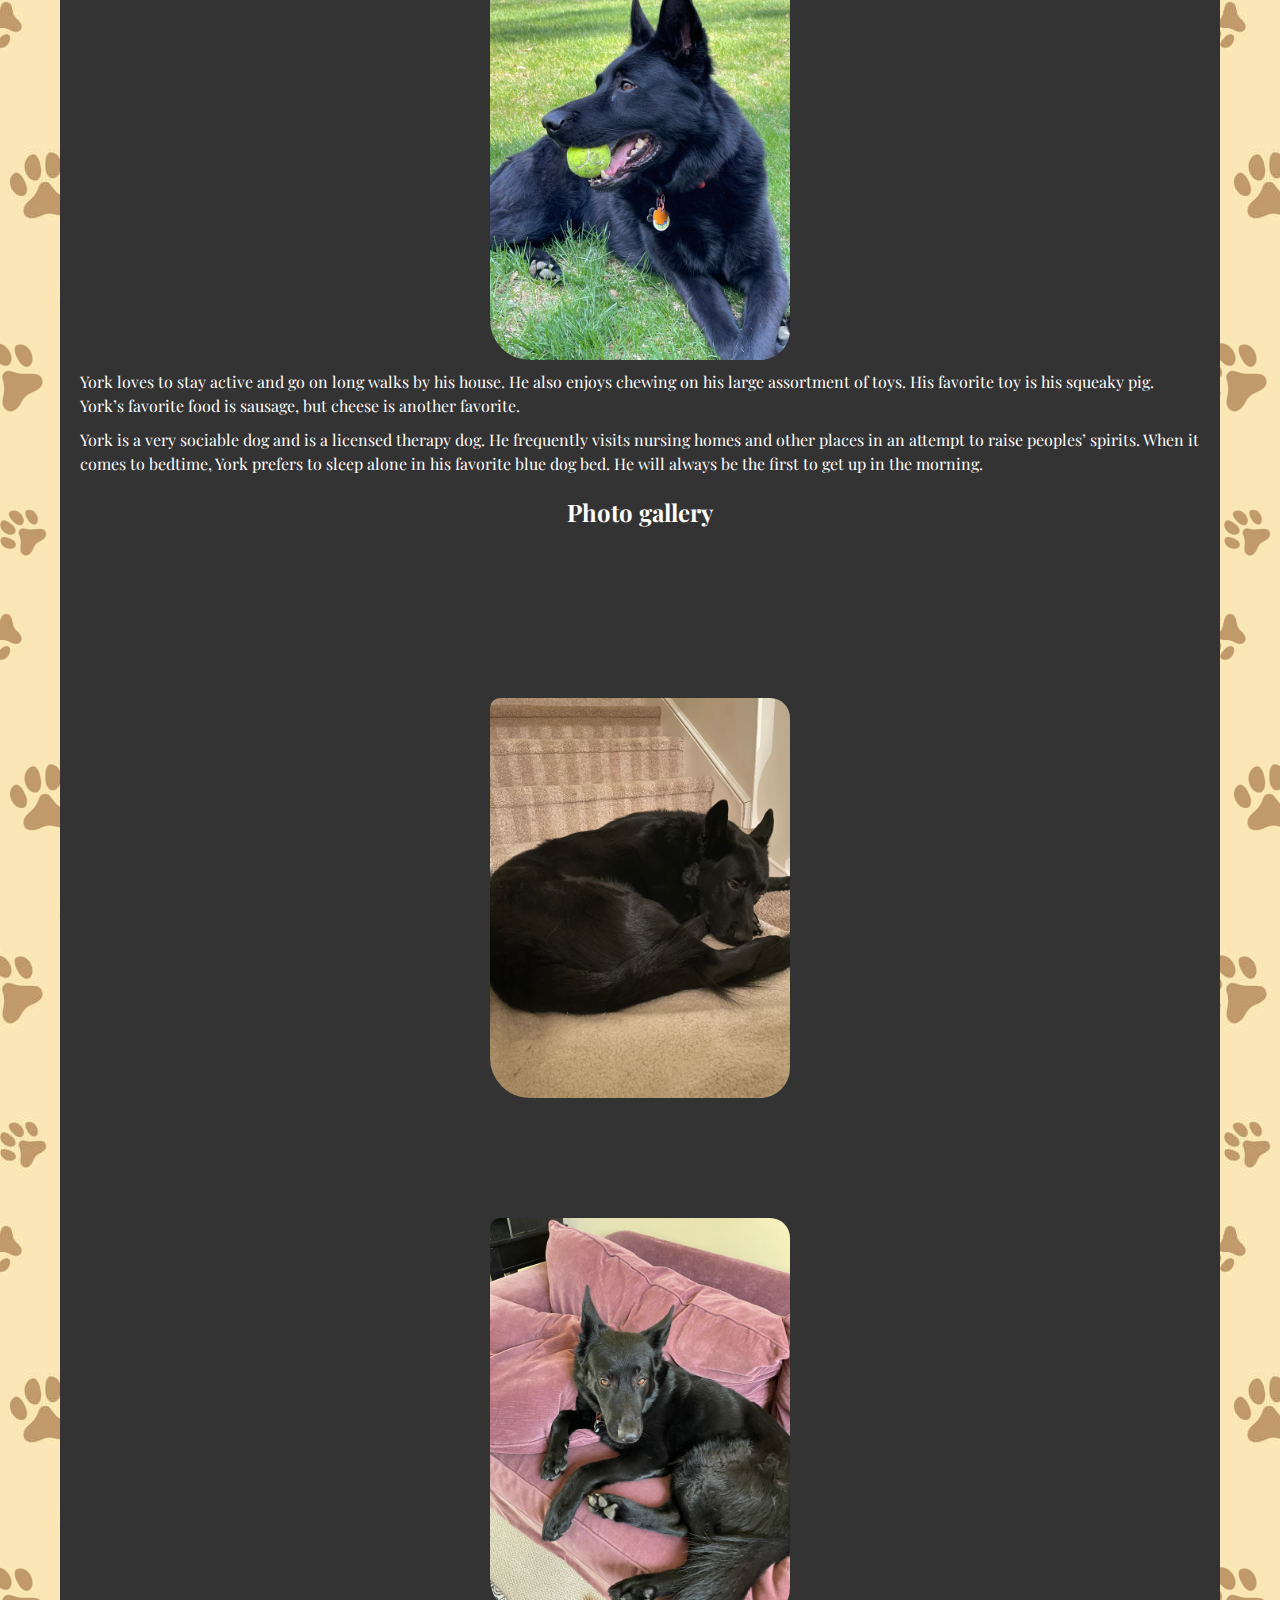
==== commit 6e22f2ce: "Update index.html" ====
--- a/index.html
+++ b/index.html
@@ -39,15 +39,34 @@
 <p>Dukey is a 12 year old Pug, Jack Russell mix and lives with me and my family in Ireland. He is a very small dog, but acts much bigger than his size. He may look like an old man but still has the personality of a new born puppy.</p>
 <p>Dukey`s favorite treat are rich tea cookies, as well as anything that falls off of the table at meal time. The rest of the family may call him the family dog, but both him and I know he`s really my dog, and one of my best friends.</p>
 <h2>Photo Gallery</h2><br>
-<div class = "img-grid">       
-   
-<img src ='imgs/dukeysleep.jpg' alt="Dog asleep under a gray blanket" width="200" height = "200">
-<img src ='imgs/dukeysuprise.jpg' alt="Dog on a blanket looking behind himself" width="200" height = "200">
-<img src ='imgs/dukeyincar.jpg' alt="Dog sitting on a white blanket in the back of a car" width="200" height = "200">
-<img src ='imgs/christmasdukey.jpg' alt="Dog looking at camera in front of two small christmas trees" width="200" height = "200">
-
-</div> 
- 
+<div class="slideshow-container" id="carousel1">
+
+  <div class="mySlides fade">
+    <img src ='imgs/dukeysleep.jpg' alt="Dog asleep under a gray blanket" width="500" height = "400">
+  </div>
+
+  <div class="mySlides fade">
+    <img src ='imgs/dukeysuprise.jpg' alt="Dog on a blanket looking behind himself" width="500" height = "400">
+  </div>
+
+  <div class="mySlides fade">
+    <img src ='imgs/dukeyincar.jpg' alt="Dog sitting on a white blanket in the back of a car" width="500" height = "400">
+  </div>
+  <div class="mySlides fade">
+    <img src ='imgs/christmasdukey.jpg' alt="Dog looking at camera in front of two small christmas trees" width="500" height = "400">
+  </div>
+
+  <a class="prev" onclick="plusSlides(-1)">&#10094;</a>
+  <a class="next" onclick="plusSlides(1)">&#10095;</a>
+</div>
+<div class = "dot-container">
+<div style="text-align:center">
+  <span class="dot" onclick="currentSlide(1)"></span>
+  <span class="dot" onclick="currentSlide(2)"></span>
+  <span class="dot" onclick="currentSlide(3)"></span>
+  <span class="dot" onclick="currentSlide(4)"></span>
+</div>
+</div>
 <h3>Likes</h3>
 <ul>
 <li>Cookies</li>
@@ -68,11 +87,33 @@
             
             
             <h2>Photo Gallery</h2>
-            <div class = "img-grid">       
-            <img src="imgs/Ginger_Paw.jpg" alt = "Brown Chesapeake Bay Retriever pawing owner." width = "200" height = "200">
-            <img src="imgs/Ginger_Puppy.jpg" alt = "Younger version of brown chesapeake bay retriever" width = "200" height = "200">
-            <img src="imgs/Ginger_ToungeOut.jpg" alt = "2 year old brown chesapeake bay retriever with tongue out" width = "200" height = "200">
-            <img src="imgs/Ginger_Gazing.jpg" alt = "Ginger" width="200" height = "150">
+            <div class="slideshow-container" id="carousel2">
+
+              <div class="mySlides fade">
+                <img src="imgs/Ginger_Paw.jpg" alt = "Brown Chesapeake Bay Retriever pawing owner." width = "500" height = "400">
+              </div>
+            
+              <div class="mySlides fade">
+                <img src="imgs/Ginger_Puppy.jpg" alt = "Younger version of brown chesapeake bay retriever" width = "500" height = "400">
+              </div>
+            
+              <div class="mySlides fade">
+                <img src="imgs/Ginger_ToungeOut.jpg" alt = "2 year old brown chesapeake bay retriever with tongue out" width = "500" height = "400">
+              </div>
+              <div class="mySlides fade">
+                <img src="imgs/Ginger_Gazing.jpg" alt = "Ginger" width="500" height = "400">
+              </div>
+            
+              <a class="prev" onclick="plusSlides(-1)">&#10094;</a>
+              <a class="next" onclick="plusSlides(1)">&#10095;</a>
+            </div>
+            <div class = "dot-container">
+            <div style="text-align:center">
+              <span class="dot" onclick="currentSlide(1)"></span>
+              <span class="dot" onclick="currentSlide(2)"></span>
+              <span class="dot" onclick="currentSlide(3)"></span>
+              <span class="dot" onclick="currentSlide(4)"></span>
+            </div>
             </div>
 
             <h3>Likes</h3>
@@ -95,13 +136,34 @@
     
     
                 <h2>Photo Gallery </h2>
-                <div class = "img-grid">       
-                <img src="imgs/river_boss.jpg" alt="Bichon frise on his bed, showing who is boss" width="200" height="150">
-                <img src="imgs/river_model.jpg" alt="Bichon frise posing for camera after getting a haircut" width="200" height="150">
-                <img src="imgs/river_yawn.jpg" alt="Bichon frise tired and yawning" width="200" height="150">
-                <img src="imgs/river_suit.png" alt="Bichon frise in a suit, ready for prom" width="200" height="150">
+                <div class="slideshow-container" id = "carousel3">
+
+                  <div class="mySlides fade">
+                    <img src="imgs/river_boss.jpg" alt="Bichon frise on his bed, showing who is boss" width="500" height="400">
+                  </div>
+                
+                  <div class="mySlides fade">
+                    <img src="imgs/river_model.jpg" alt="Bichon frise posing for camera after getting a haircut" width="500" height="400">
+                  </div>
+                
+                  <div class="mySlides fade">
+                    <img src="imgs/river_yawn.jpg" alt="Bichon frise tired and yawning" width="500" height="400">
+                  </div>
+                  <div class="mySlides fade">
+                    <img src="imgs/river_suit.png" alt="Bichon frise in a suit, ready for prom" width="500" height="400">
+                  </div>
+                
+                  <a class="prev" onclick="plusSlides(-1)">&#10094;</a>
+                  <a class="next" onclick="plusSlides(1)">&#10095;</a>
                 </div>
-    
+                <div class = "dot-container">
+                <div style="text-align:center">
+                  <span class="dot" onclick="currentSlide(1)"></span>
+                  <span class="dot" onclick="currentSlide(2)"></span>
+                  <span class="dot" onclick="currentSlide(3)"></span>
+                  <span class="dot" onclick="currentSlide(4)"></span>
+                </div>
+                </div>
         <h3>Likes</h3>
         <ul>
         <li>Attention</li>
@@ -123,11 +185,33 @@
           still awake.</p>
   
         <h2>Photo Gallery</h2>
-        <div class = "img-grid">       
-        <img src="imgs/leo_staring.JPG" alt="Me staring at Leo" style="width:200px" height="150">
-        <img src="imgs/leo_anna.JPG" alt="Leo with my sister Anna" style="width:200px" height="150">
-        <img src="imgs/happy_leo.JPG" alt="Leo staring at me because I have food " style="width:200px" height="150">
-        <img src="imgs/Leo_family.JPG" alt="Leo with my family " style="width:200px" height="150">
+        <div class="slideshow-container" id="carousel4">
+
+          <div class="mySlides fade">
+            <img src="imgs/leo_staring.JPG" alt="Me staring at Leo" style="width:500" height="400">
+          </div>
+        
+          <div class="mySlides fade">
+            <img src="imgs/leo_anna.JPG" alt="Leo with my sister Anna" style="width:500" height="400">
+          </div>
+        
+          <div class="mySlides fade">
+            <img src="imgs/happy_leo.JPG" alt="Leo staring at me because I have food " style="width:500" height="400">
+          </div>
+          <div class="mySlides fade">
+            <img src="imgs/Leo_family.JPG" alt="Leo with my family " style="width:500" height="400">
+          </div>
+        
+          <a class="prev" onclick="plusSlides(-1)">&#10094;</a>
+          <a class="next" onclick="plusSlides(1)">&#10095;</a>
+        </div>
+        <div class = "dot-container">
+        <div style="text-align:center">
+          <span class="dot" onclick="currentSlide(1)"></span>
+          <span class="dot" onclick="currentSlide(2)"></span>
+          <span class="dot" onclick="currentSlide(3)"></span>
+          <span class="dot" onclick="currentSlide(4)"></span>
+        </div>
         </div>
   
         <h3>Likes</h3>
@@ -150,12 +234,35 @@
           places in an attempt to raise peoples’ spirits. When it comes to bedtime, York prefers to sleep alone in his
           favorite blue dog bed. He will always be the first to get up in the morning.</p>
         <h2>Photo gallery</h2>
-        <div class = "img-grid">       
-        <img src="imgs/york2.jpg" alt="york sleeping" style="width: 200px">
-        <img src="imgs/york3.jpg" alt="york on couch" style="width: 200px">
-        <img src="imgs/york4.jpg" alt="york chilling" style="width: 200px">
-        <img src="imgs/york5.jpg" alt="York eating yogurt" style="width: 200px">
-        </div>
+        <div class="slideshow-container" id="carousel5">
+
+          <div class="mySlides fade">
+            <img src="imgs/york2.jpg" alt="york sleeping" style="width:500" height="400">
+          </div>
+        
+          <div class="mySlides fade">
+            <img src="imgs/york3.jpg" alt="york on couch" style="width:500" height="400">
+          </div>
+        
+          <div class="mySlides fade">
+            <img src="imgs/york4.jpg" alt="york chilling" style="width:500" height="400">
+          </div>
+          <div class="mySlides fade">
+            <img src="imgs/york5.jpg" alt="York eating yogurt" style="width:500" height="400">
+          </div>
+        
+          <a class="prev" onclick="plusSlides(-1)">&#10094;</a>
+          <a class="next" onclick="plusSlides(1)">&#10095;</a>
+        </div>
+        <div class = "dot-container">
+        <div style="text-align:center">
+          <span class="dot" onclick="currentSlide(1)"></span>
+          <span class="dot" onclick="currentSlide(2)"></span>
+          <span class="dot" onclick="currentSlide(3)"></span>
+          <span class="dot" onclick="currentSlide(4)"></span>
+        </div>
+        </div>
+        
         <h3>Likes</h3>
   
         <ul>
@@ -175,4 +282,4 @@
       </div>
    </section>
 </body>
-</html>+</html>
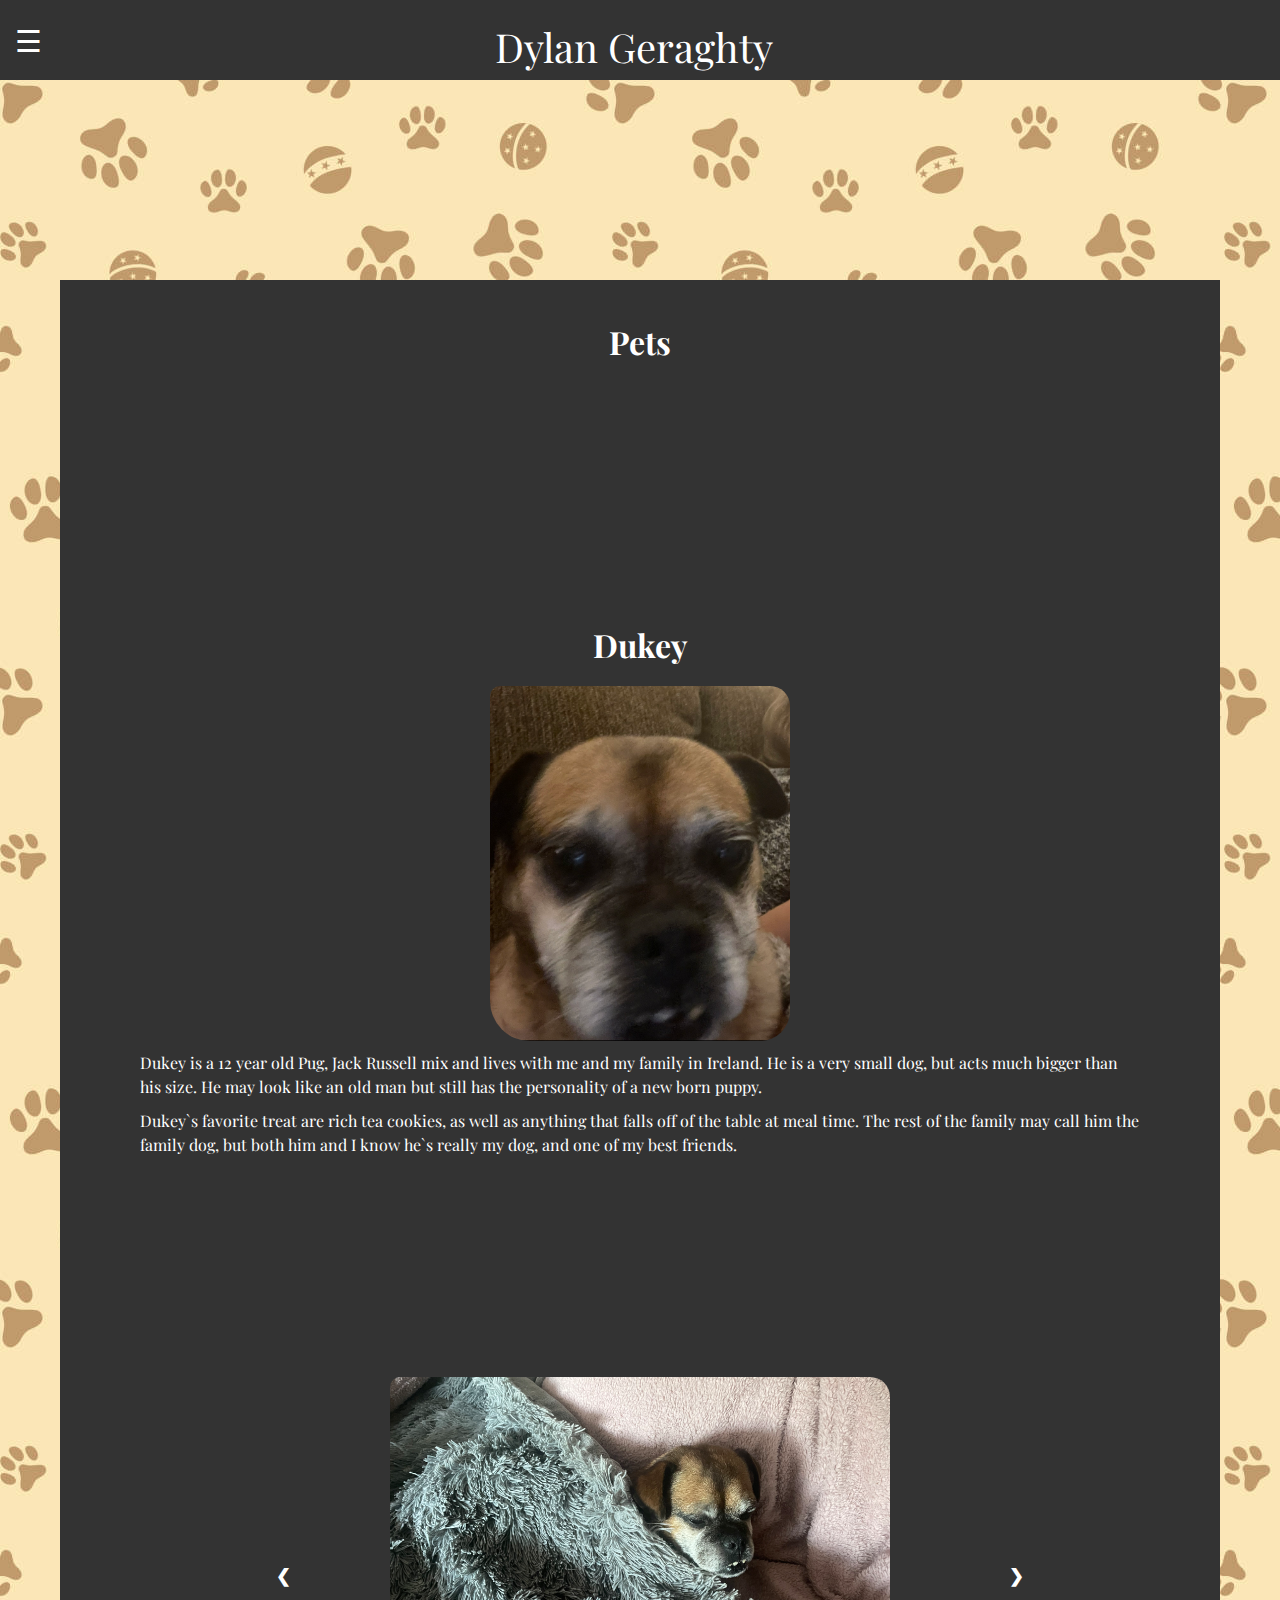
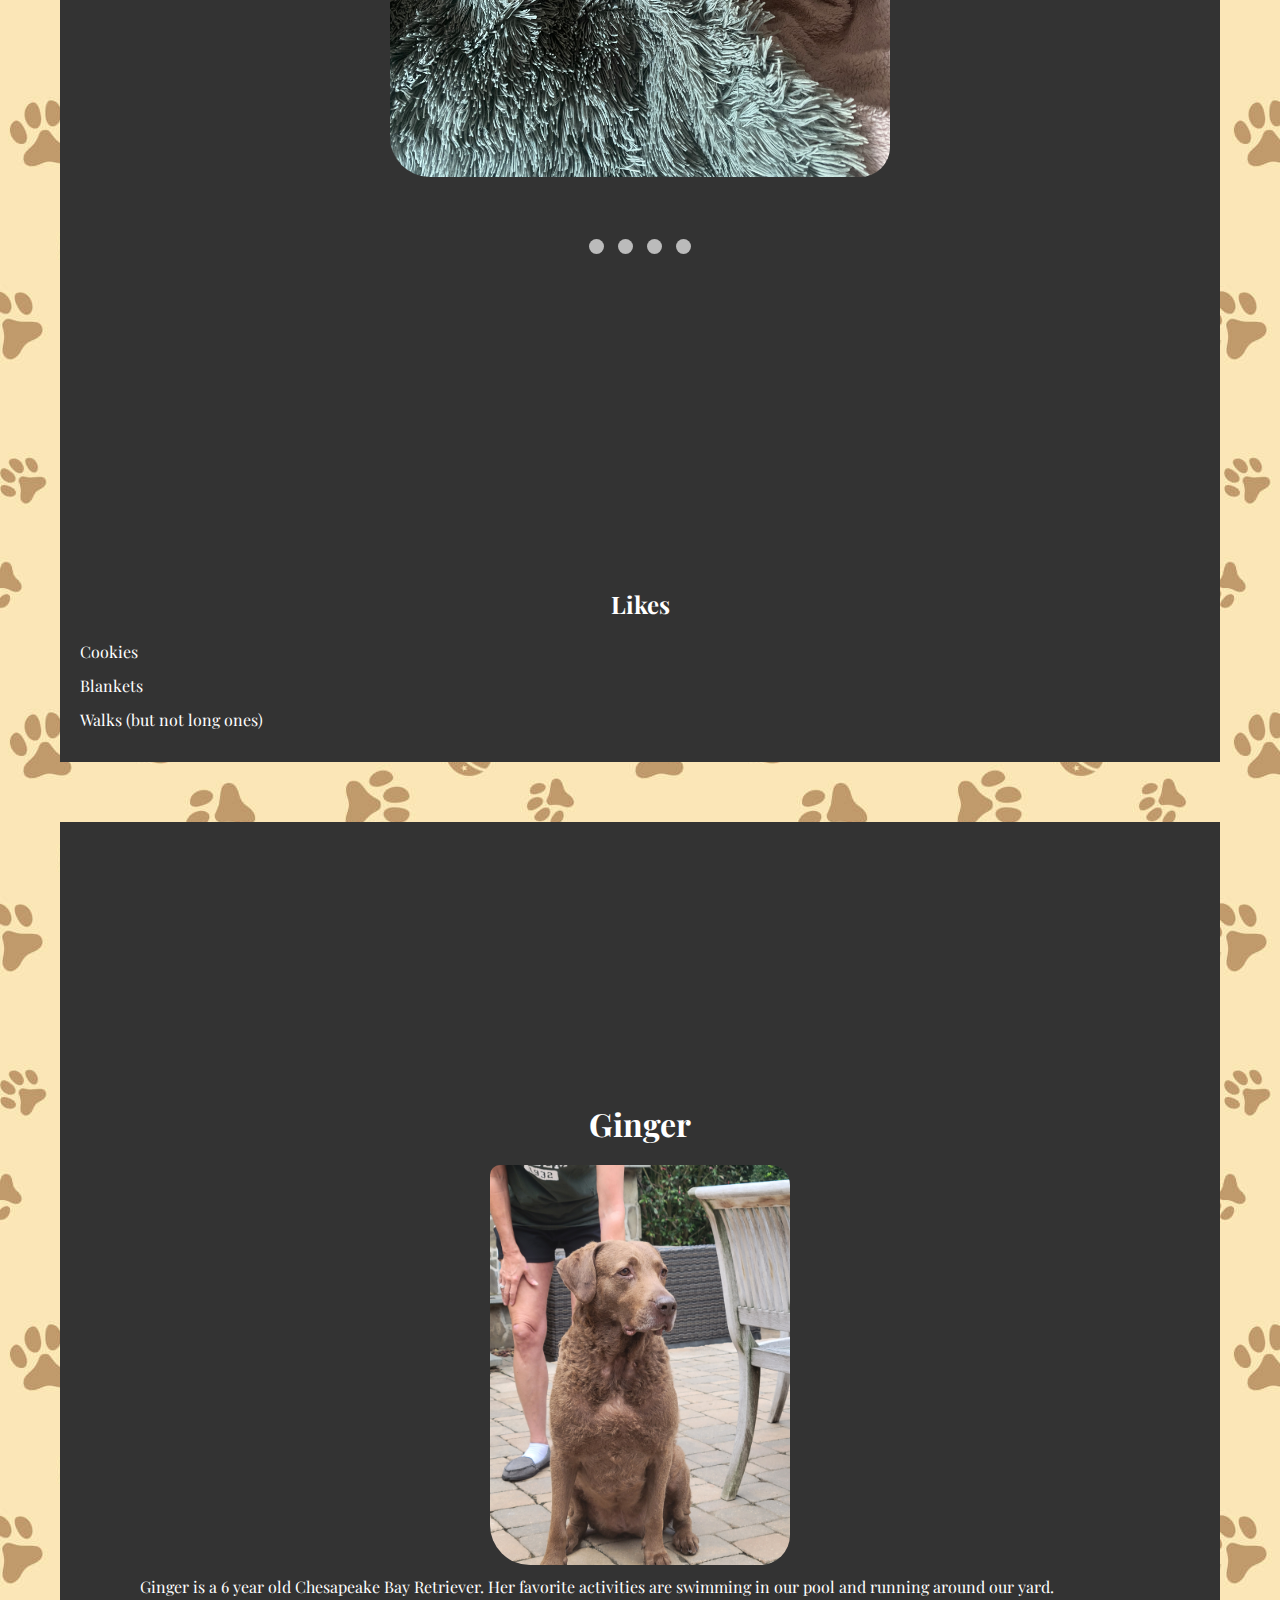
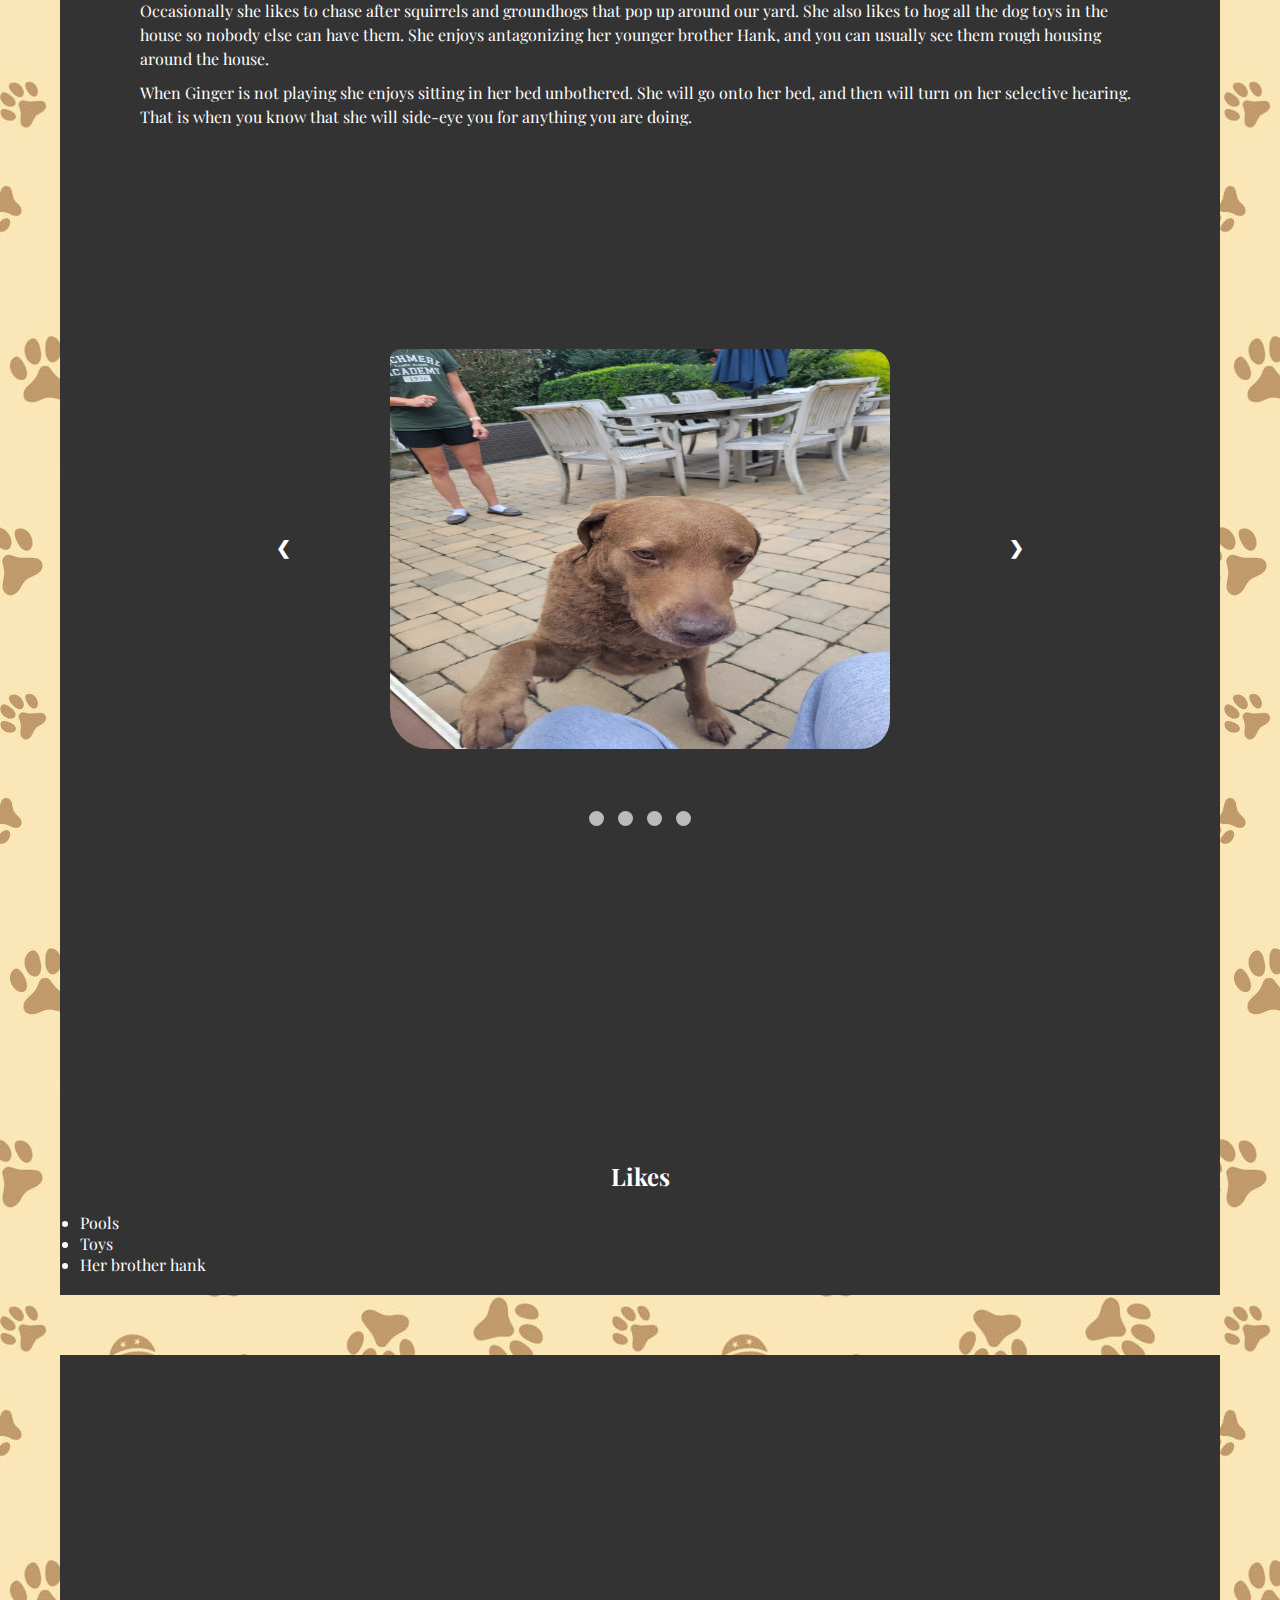
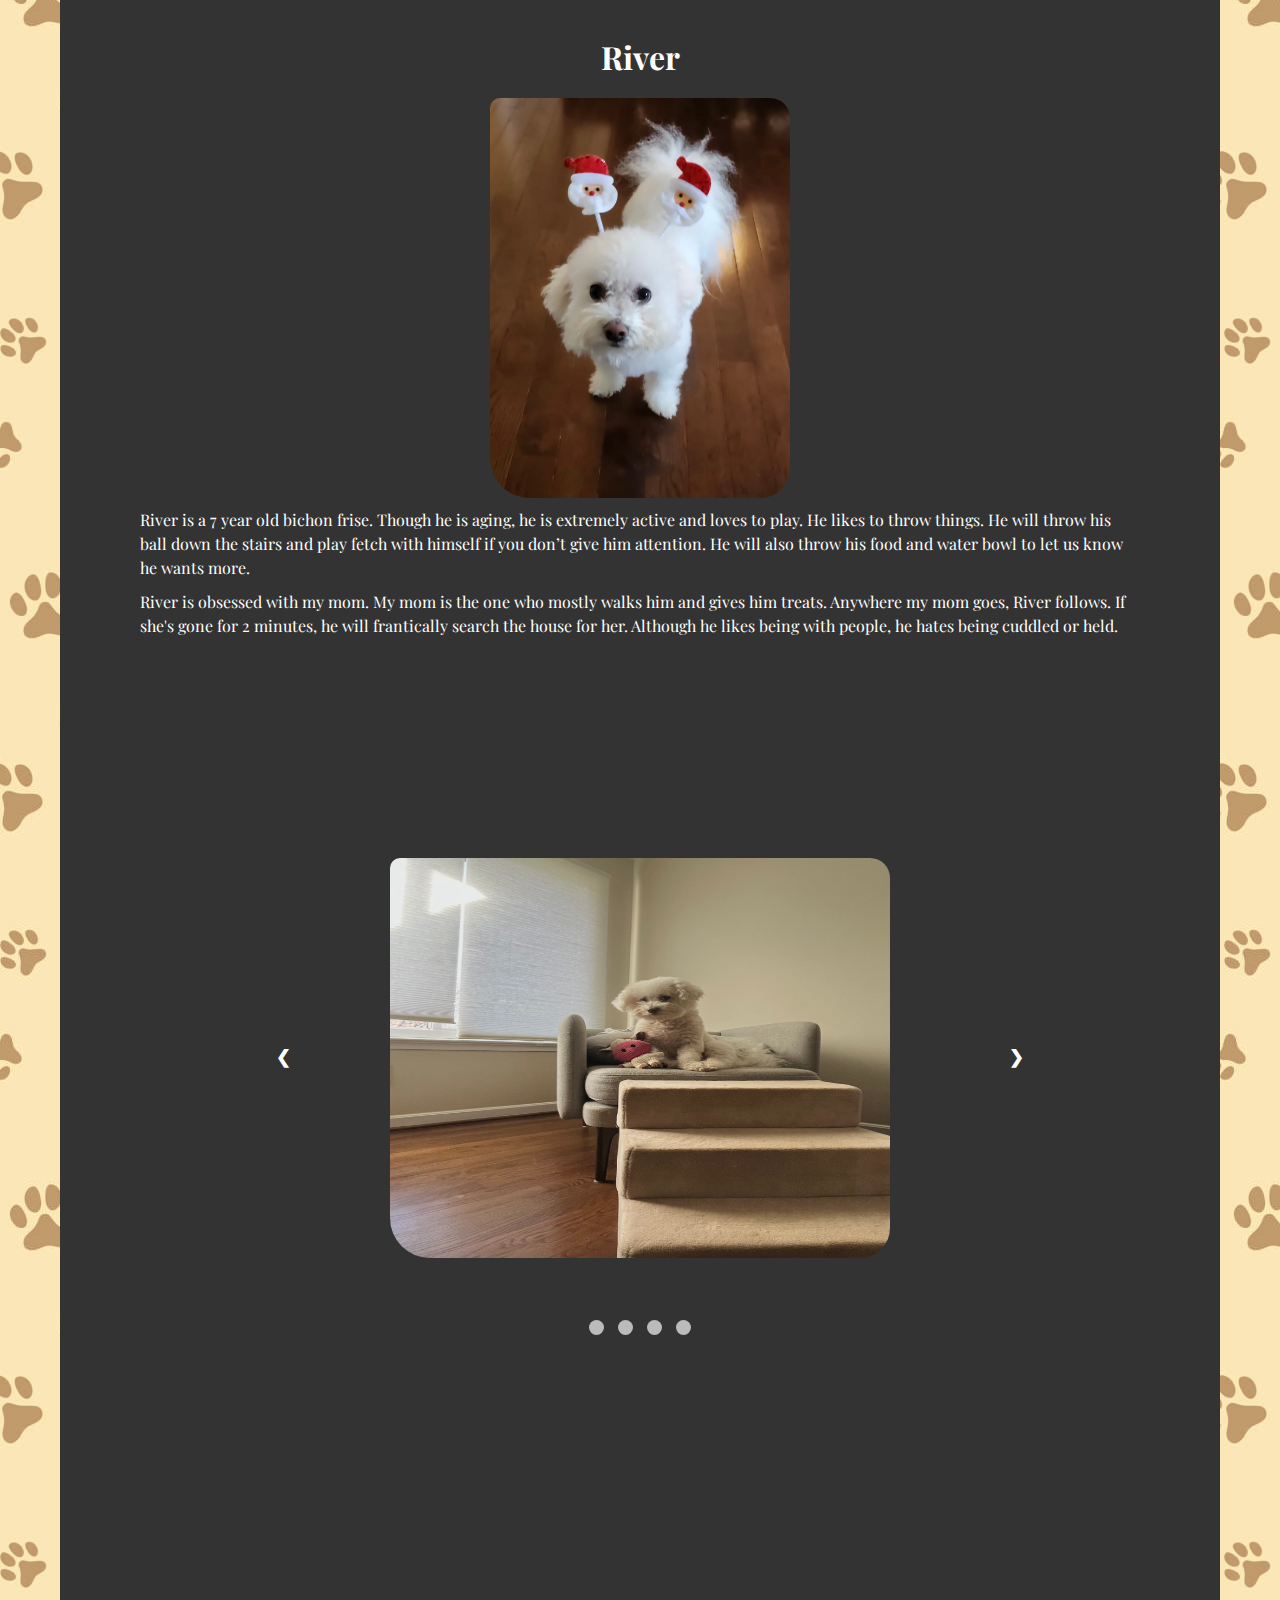
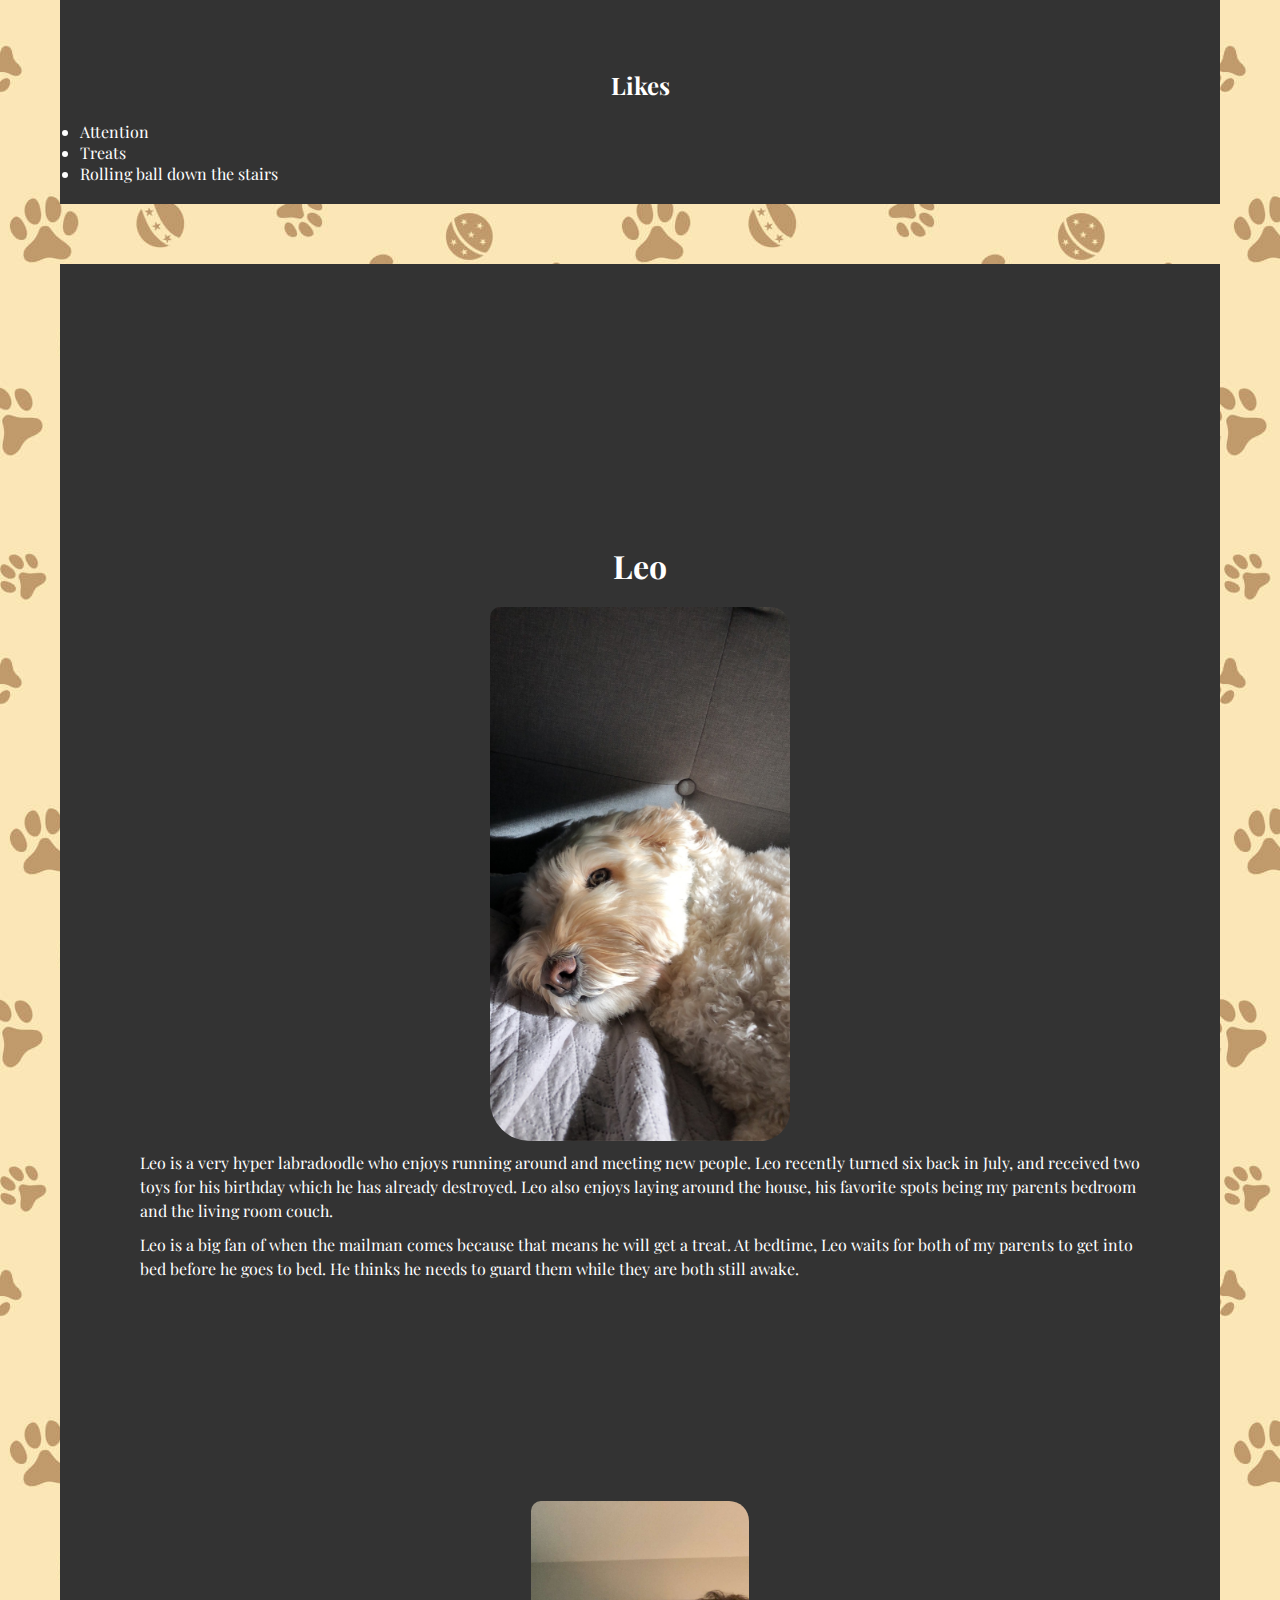
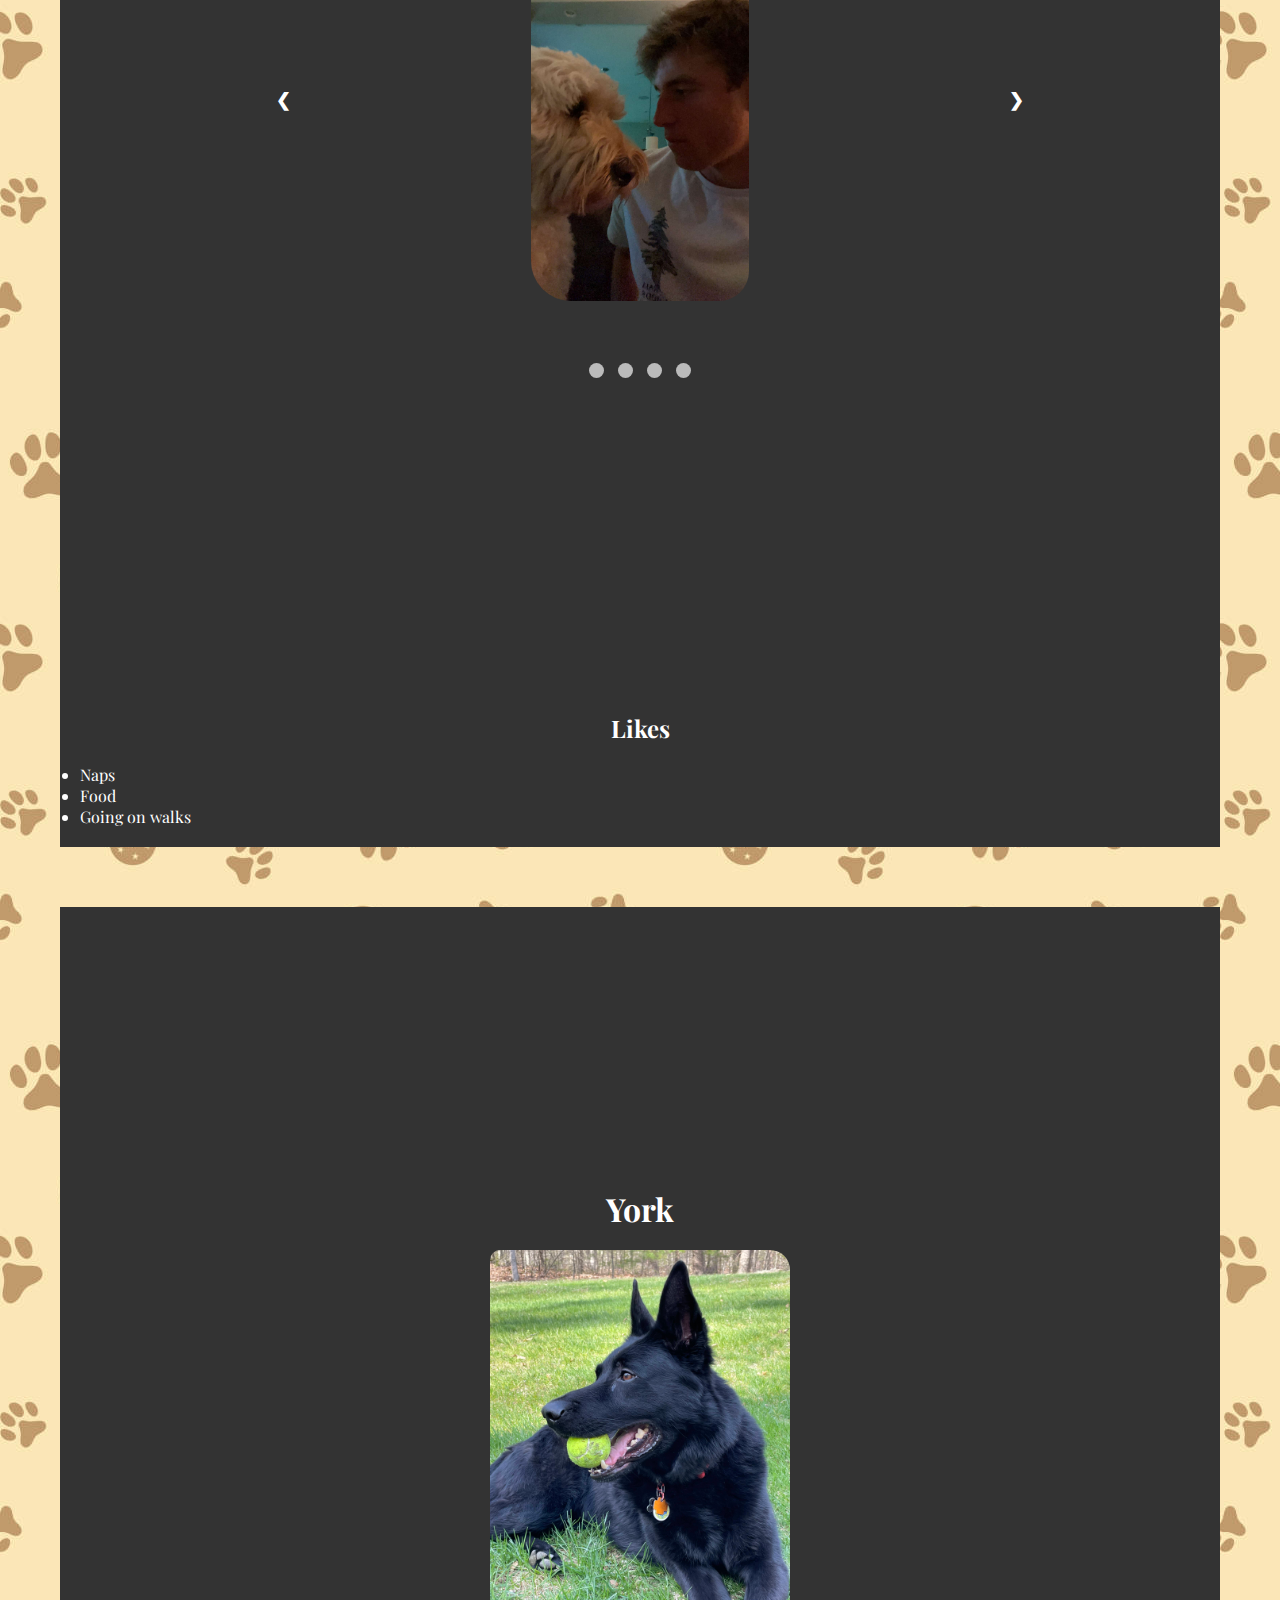
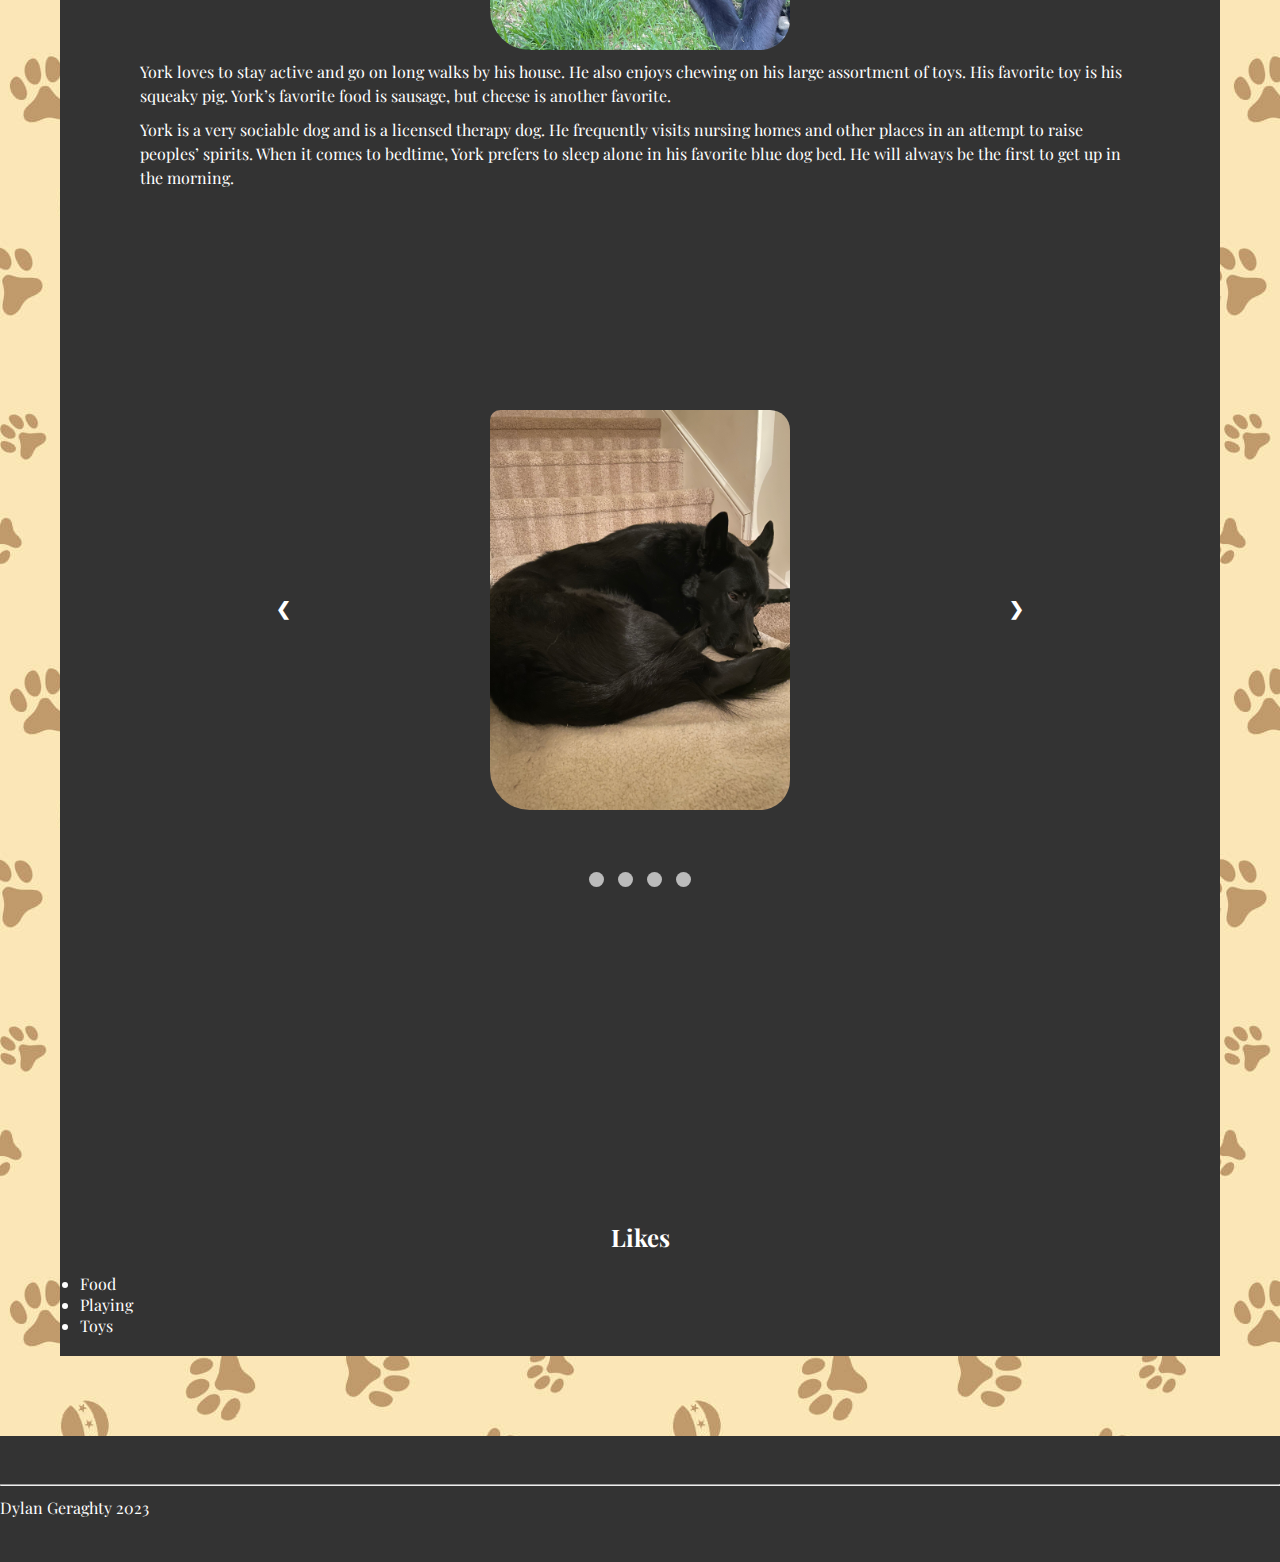
==== commit 3d30a153: "Update index.html" ====
--- a/index.html
+++ b/index.html
@@ -34,11 +34,17 @@
     <main id="main-content">
       <div class = "content-div">
         <h1>Pets</h1>
+        <section id="item">
+          <div class="container">
+             <div class="content">
+                <div class="item-text">
         <h1>Dukey</h1>
-<img src ='imgs/dukey.jpg' alt="Brown, Pug, Jack Russell mix staring at the camera" width="300" class="animated-image">
+      
+<img src ='imgs/dukey.jpg' alt="Brown, Pug, Jack Russell mix staring at the camera" width="300" height="300" class="animated-image">
 <p>Dukey is a 12 year old Pug, Jack Russell mix and lives with me and my family in Ireland. He is a very small dog, but acts much bigger than his size. He may look like an old man but still has the personality of a new born puppy.</p>
 <p>Dukey`s favorite treat are rich tea cookies, as well as anything that falls off of the table at meal time. The rest of the family may call him the family dog, but both him and I know he`s really my dog, and one of my best friends.</p>
-<h2>Photo Gallery</h2><br>
+</div>
+<div class = "item-illustration">
 <div class="slideshow-container" id="carousel1">
 
   <div class="mySlides fade">
@@ -67,26 +73,36 @@
   <span class="dot" onclick="currentSlide(4)"></span>
 </div>
 </div>
-<h3>Likes</h3>
-<ul>
-<li>Cookies</li>
-<li>Blankets</li>
-<li>Walks (but not long ones)</li>
-</ul>
+</div>
+</div>
+</div>
+</section>
+<h2>Likes</h2>
+
+<p>Cookies</p>
+<p>Blankets</p>
+<p>Walks (but not long ones)</p>
 </div>
 <!-- Luke Morris -->
 <!-- </div>
 </div>  -->
 
 <div class = "content-div">
+  <section id="item">
+    <div class="container">
+       <div class="content">
+          <div class="item-text">
   <h1>Ginger</h1>
 
-            <img src="imgs/Ginger.jpg" alt = "Ginger" width = "300" class="animated-image">
+            <img src="imgs/Ginger.jpg" alt = "Ginger" width = "300" height="300" class="animated-image">
             <p> Ginger is a 6 year old Chesapeake Bay Retriever. Her favorite activities are swimming in our pool and running around our yard. Occasionally she likes to chase after squirrels and groundhogs that pop up around our yard. She also likes to hog all the dog toys in the house so nobody else can have them. She enjoys antagonizing her younger brother Hank, and you can usually see them rough housing around the house.</p>
             <p>When Ginger is not playing she enjoys sitting in her bed unbothered. She will go onto her bed, and then will turn on her selective hearing. That is when you know that she will side-eye you for anything you are doing.</p>
             
             
-            <h2>Photo Gallery</h2>
+          </div>
+
+            <div class = "item-illustration">
+
             <div class="slideshow-container" id="carousel2">
 
               <div class="mySlides fade">
@@ -115,16 +131,24 @@
               <span class="dot" onclick="currentSlide(4)"></span>
             </div>
             </div>
-
-            <h3>Likes</h3>
+          </div>
+          </div>
+        </div>
+        </section>
+
+            <h2>Likes</h2>
             <li>Pools</li>
             <li>Toys</li>
             <li>Her brother hank</li>
             </div>
             <div class = "content-div">
+              <section id="item">
+                <div class="container">
+                   <div class="content">
+                      <div class="item-text">
                 <h1>River</h1>
     
-                <img src="imgs/river.jpg" alt="Fluffy bichon frise wearing santa headband" width="300" class="animated-image">
+                <img src="imgs/river.jpg" alt="Fluffy bichon frise wearing santa headband" width="300" height="300" class="animated-image">
     
                 <p>River is a 7 year old bichon frise. Though he is aging, he is extremely active and loves to play. 
                     He likes to throw things. He will throw his ball down the stairs and play fetch with himself if you don’t
@@ -133,9 +157,8 @@
                 <p> River is obsessed with my mom. My mom is the one who mostly walks him and gives him treats. 
                     Anywhere my mom goes, River follows. If she's gone for 2 minutes, he will frantically search the house 
                     for her. Although he likes being with people, he hates being cuddled or held. </p>
-    
-    
-                <h2>Photo Gallery </h2>
+                  </div>
+                <div class = "item-illustration">
                 <div class="slideshow-container" id = "carousel3">
 
                   <div class="mySlides fade">
@@ -163,8 +186,12 @@
                   <span class="dot" onclick="currentSlide(3)"></span>
                   <span class="dot" onclick="currentSlide(4)"></span>
                 </div>
-                </div>
-        <h3>Likes</h3>
+              </div>
+              </div>
+              </div>
+              </div>
+              </section>
+        <h2>Likes</h2>
         <ul>
         <li>Attention</li>
         <li>Treats</li>
@@ -173,9 +200,13 @@
                   <!--Erin Lee-->
       </div>
       <div class = "content-div">
+        <section id="item">
+          <div class="container">
+             <div class="content">
+                <div class="item-text">
         <h1>Leo</h1>
   
-        <img src="imgs/labradoodle_leo.JPG" alt="Tan labradoodle " width="300" class="animated-image">
+        <img src="imgs/labradoodle_leo.JPG" alt="Tan labradoodle " width="300" height="300" class="animated-image">
   
         <p>Leo is a very hyper labradoodle who enjoys running around and meeting new people. Leo recently turned six back
           in July, and received two toys for his birthday which he has already destroyed. Leo also enjoys laying around
@@ -184,7 +215,8 @@
           both of my parents to get into bed before he goes to bed. He thinks he needs to guard them while they are both
           still awake.</p>
   
-        <h2>Photo Gallery</h2>
+        </div>
+        <div class = "item-illustration">
         <div class="slideshow-container" id="carousel4">
 
           <div class="mySlides fade">
@@ -212,9 +244,13 @@
           <span class="dot" onclick="currentSlide(3)"></span>
           <span class="dot" onclick="currentSlide(4)"></span>
         </div>
-        </div>
-  
-        <h3>Likes</h3>
+      </div>
+      </div>
+      </div>
+      </div>
+      </section>
+  
+        <h2>Likes</h2>
         <ul>
           <li>Naps</li>
           <li>Food</li>
@@ -224,17 +260,22 @@
         <!--John Sauer-->
       </div>
       <div class = "content-div">
+        <section id="item">
+          <div class="container">
+             <div class="content">
+                <div class="item-text">
         <h1>York</h1>
   
-        <img src="imgs/york.jpg" alt="is a large Black German Shepherd." width="300" class="animated-image">
+        <img src="imgs/york.jpg" alt="is a large Black German Shepherd." width="300" height="300" class="animated-image">
         <p>York loves to stay active and go on long walks by his house. He also enjoys chewing on his large assortment
           of toys. His favorite toy is his squeaky pig. York’s favorite food is sausage, but cheese is another
           favorite.</p>
         <p>York is a very sociable dog and is a licensed therapy dog. He frequently visits nursing homes and other
           places in an attempt to raise peoples’ spirits. When it comes to bedtime, York prefers to sleep alone in his
           favorite blue dog bed. He will always be the first to get up in the morning.</p>
-        <h2>Photo gallery</h2>
-        <div class="slideshow-container" id="carousel5">
+        </div>
+        <div class = "item-illustration">
+          <div class="slideshow-container" id="carousel5">
 
           <div class="mySlides fade">
             <img src="imgs/york2.jpg" alt="york sleeping" style="width:500" height="400">
@@ -261,9 +302,13 @@
           <span class="dot" onclick="currentSlide(3)"></span>
           <span class="dot" onclick="currentSlide(4)"></span>
         </div>
-        </div>
-        
-        <h3>Likes</h3>
+      </div>
+      </div>
+      </div>
+      </div>
+      </section>
+        
+        <h2>Likes</h2>
   
         <ul>
           <li>Food</li>
--- a/css/style.css
+++ b/css/style.css
@@ -25,6 +25,97 @@
   background-image: url('../imgs/contact_background.jpg');
 
 }
+
+
+.slideshow-container {
+  max-width: 800px;
+  position: relative;
+  margin: auto;
+}
+
+.mySlides {
+  display:none;
+}
+.mySlides:first-child {
+  display: block;
+}
+
+
+.prev, .next {
+  cursor: pointer;
+  position: absolute;
+  top: 50%;
+  width: auto;
+  margin-top: -30px; 
+  padding: 16px;
+  color: white;
+  font-weight: bold;
+  font-size: 18px;
+  transition: 0.6s ease;
+  border-radius: 0 3px 3px 0;
+  user-select: none;
+}
+
+
+.next {
+  right: 0;
+  border-radius: 3px 0 0 3px;
+}
+
+.prev:hover, .next:hover {
+  background-color: rgba(0,0,0,0.8);
+}
+
+.text {
+  color: #f2f2f2;
+  font-size: 15px;
+  padding: 8px 12px;
+  position: absolute;
+  bottom: 8px;
+  width: 100%;
+  text-align: center;
+}
+
+.numbertext {
+  color: #f2f2f2;
+  font-size: 12px;
+  padding: 8px 12px;
+  position: absolute;
+  top: 0;
+}
+
+.dot-container {
+  margin-top: -150px; 
+  margin-bottom: -10px; 
+}
+
+.dot {
+  cursor: pointer;
+  height: 15px;
+  width: 15px;
+  margin: 0 5px; 
+  background-color: #bbb;
+  border-radius: 50%;
+  display: inline-block;
+  transition: background-color 0.6s ease;
+}
+
+
+.active, .dot:hover {
+  background-color: #717171;
+}
+
+.fade {
+  animation-name: fade;
+  animation-duration: 1.5s;
+}
+
+@keyframes fade {
+  from {opacity: .4}
+  to {opacity: 1}
+}
+
+
 /* nav{
     height:100px;
 } */
@@ -473,4 +564,4 @@
       padding: 10px; 
       margin: 10px 0; 
     }
-  }+  }
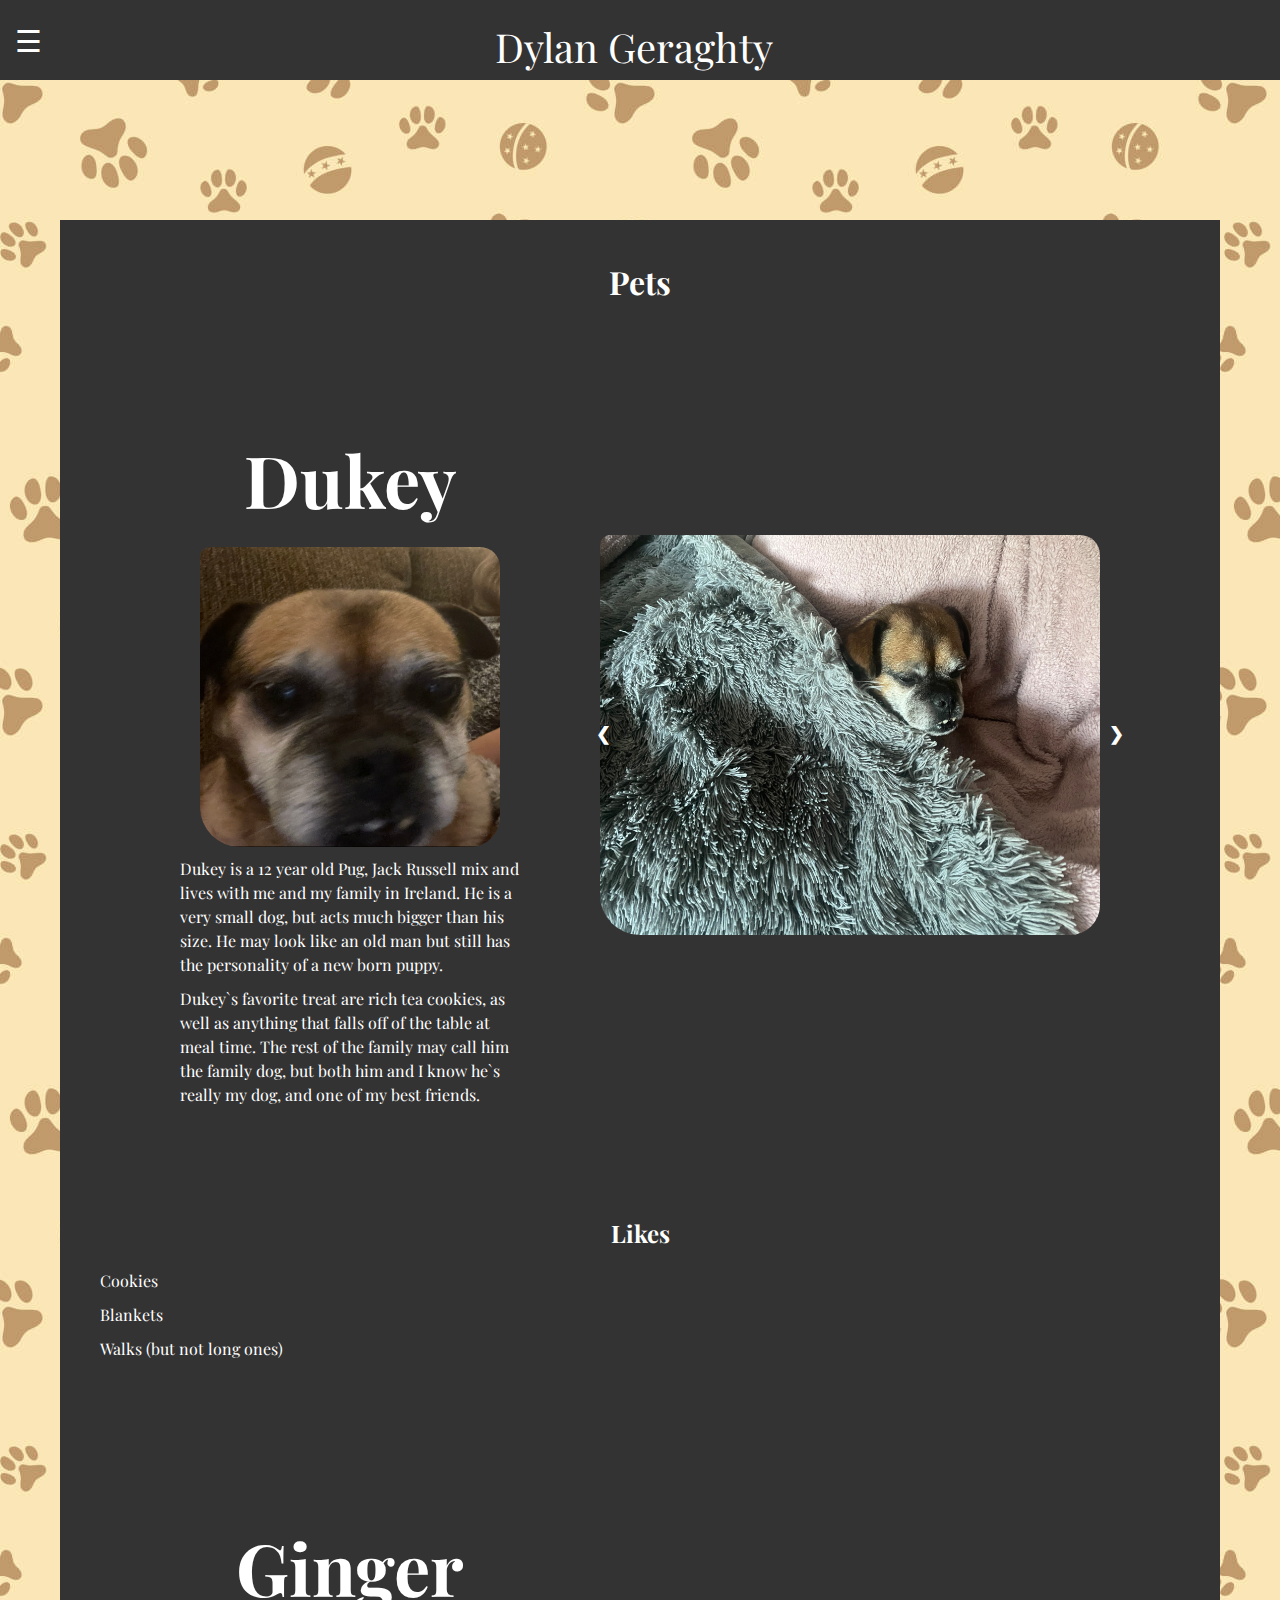
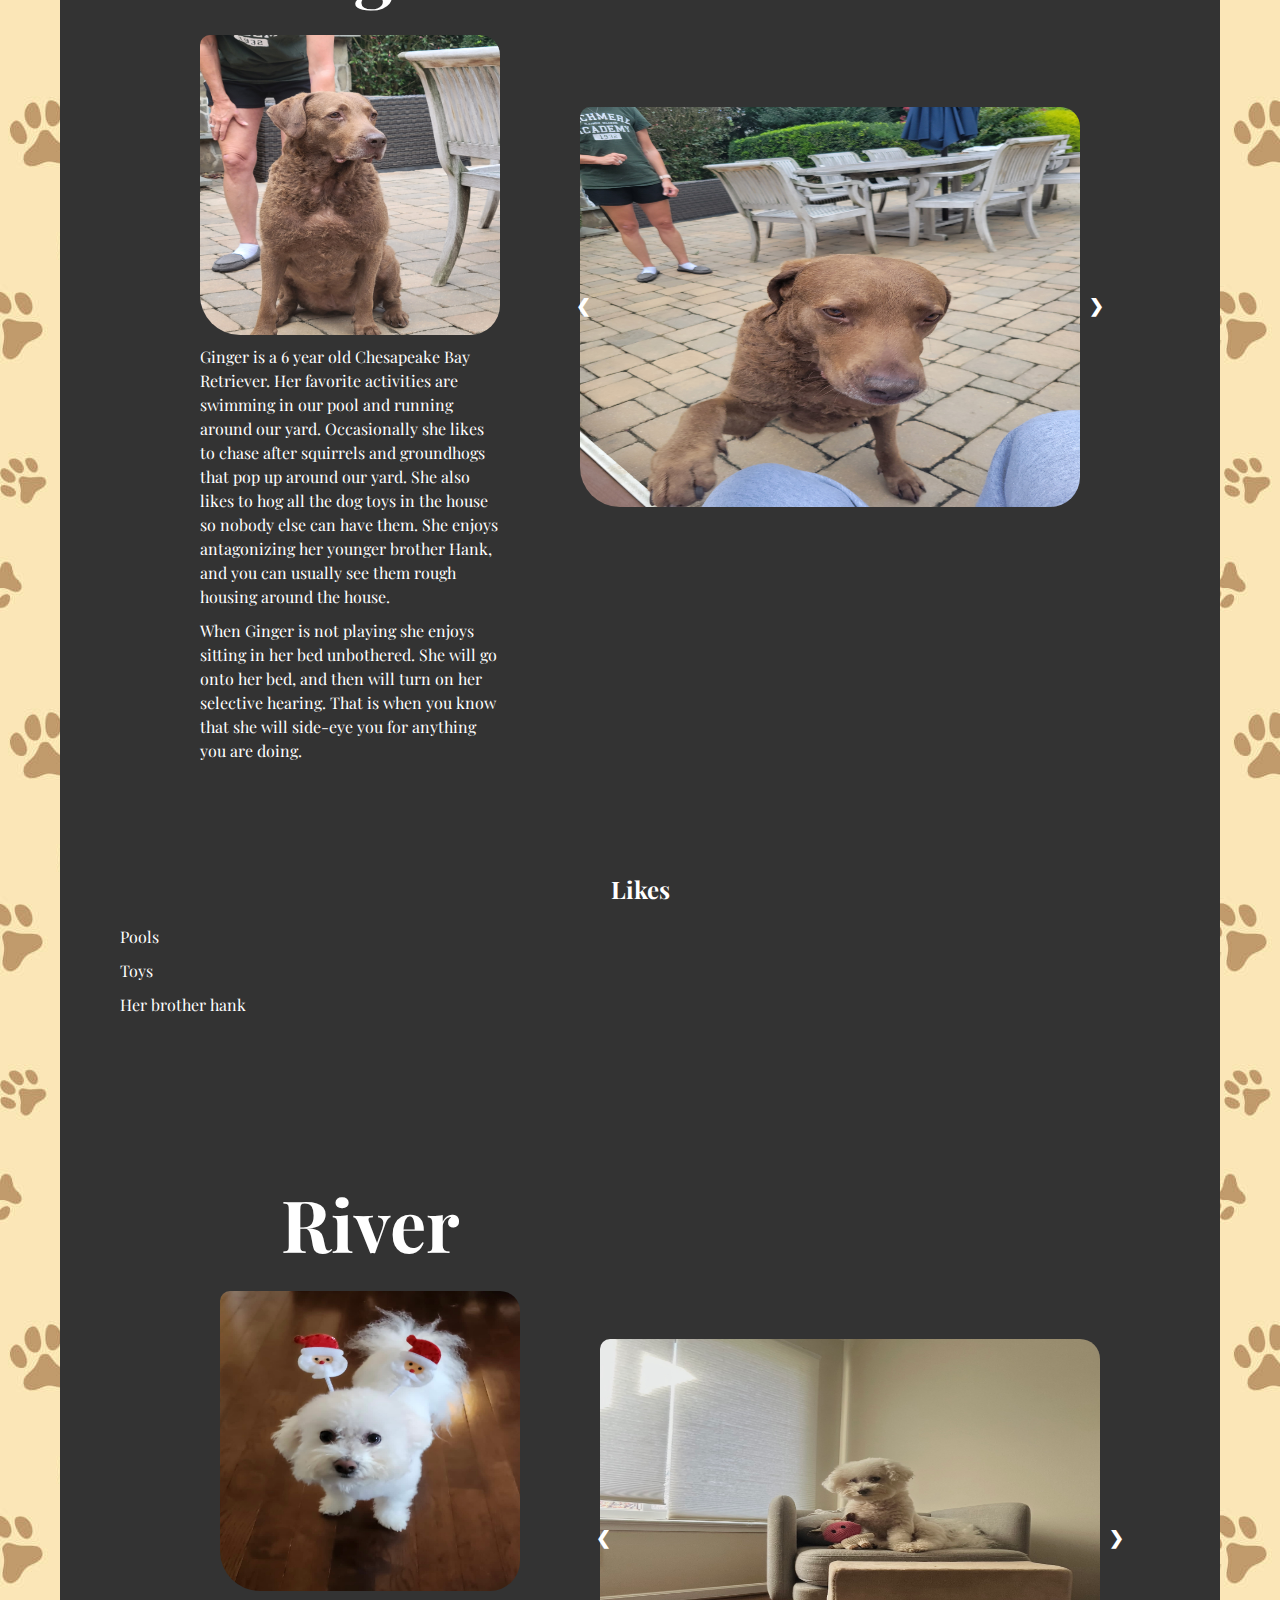
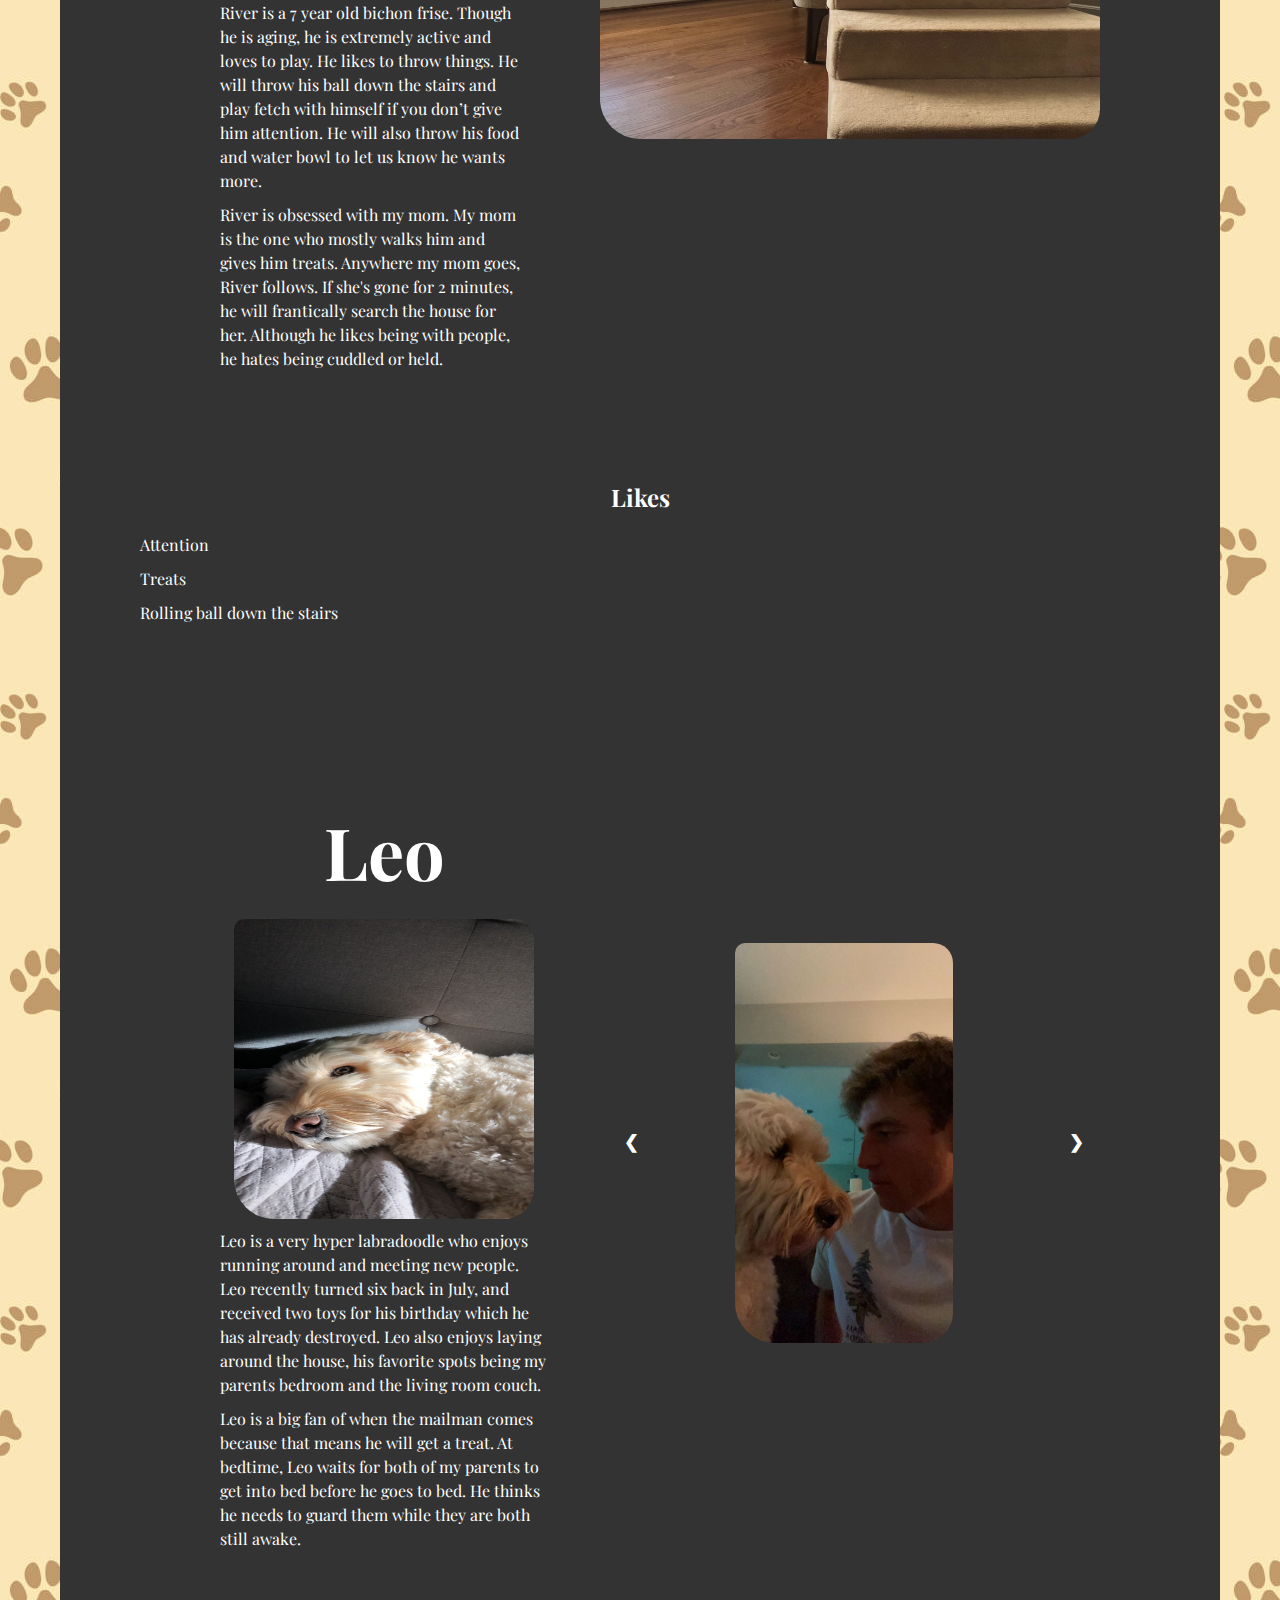
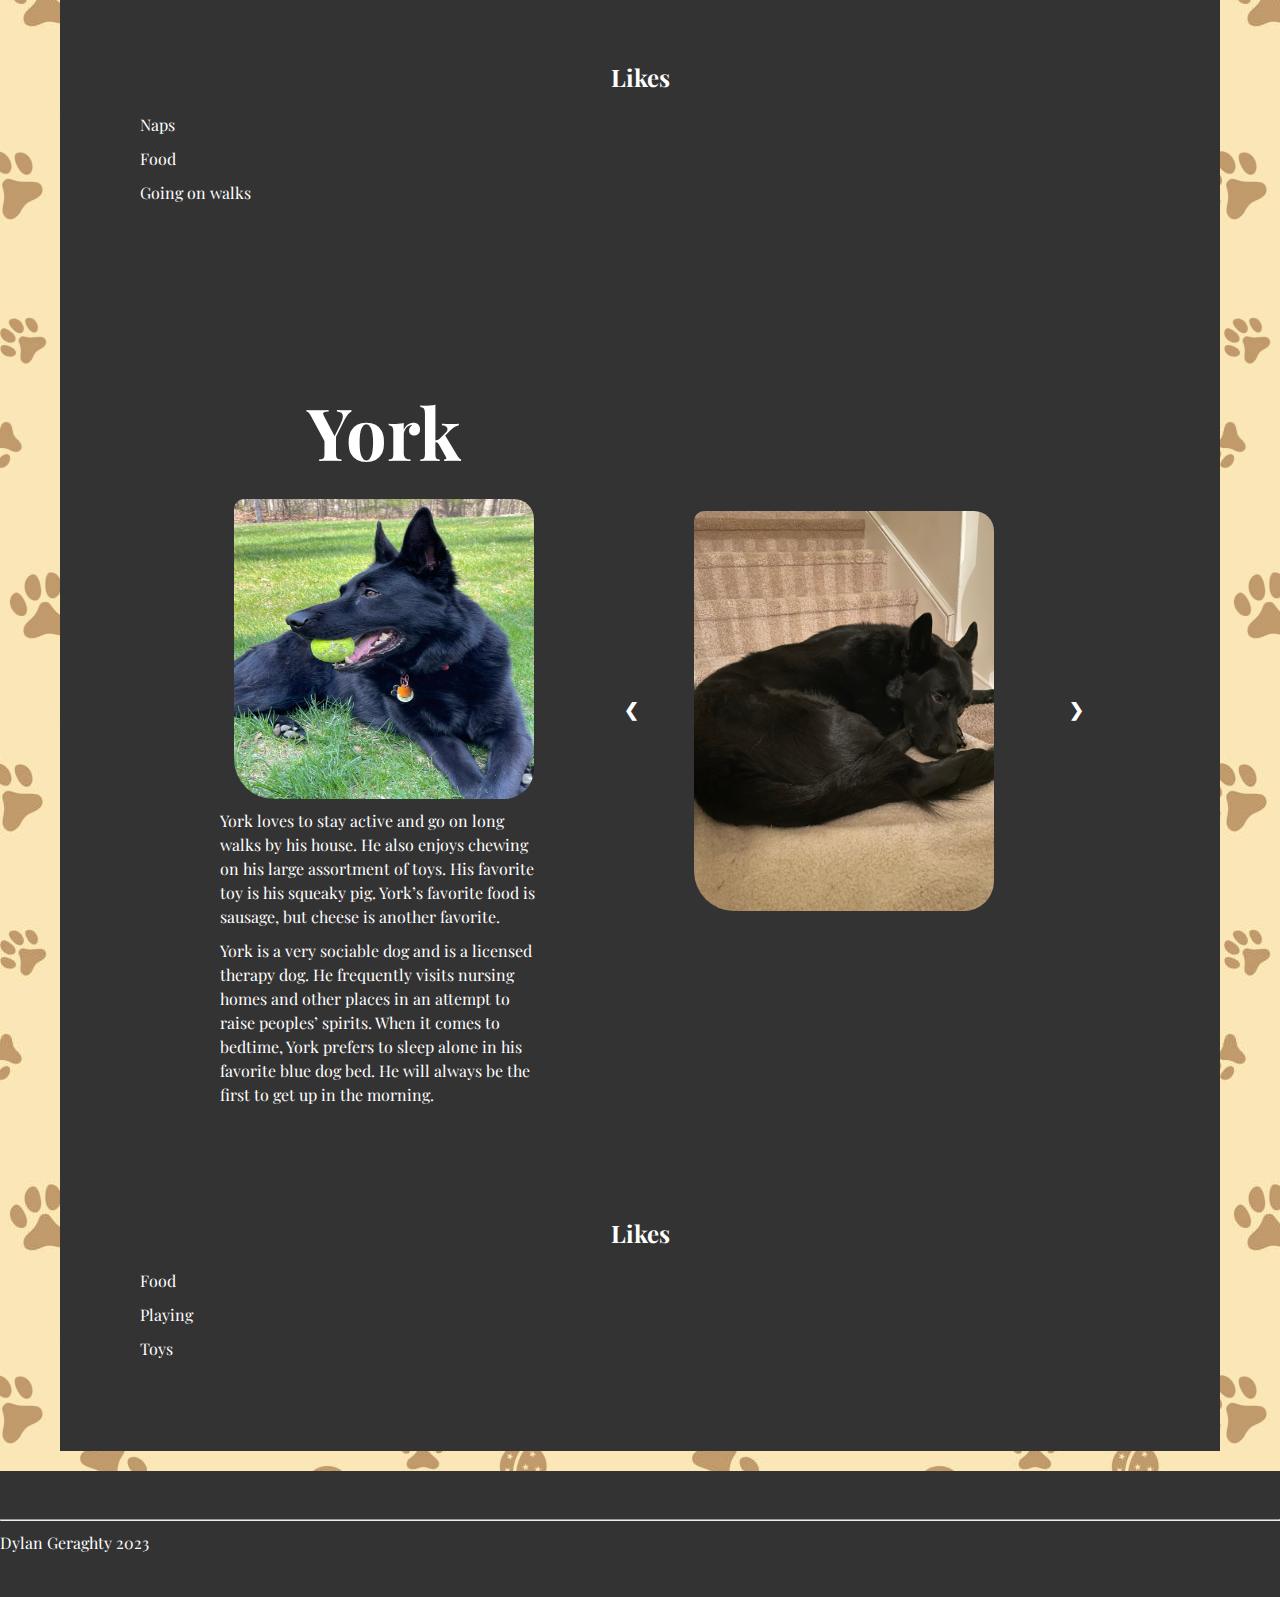
==== commit a2d406ee: "Update index.html" ====
--- a/index.html
+++ b/index.html
@@ -77,6 +77,7 @@
 </div>
 </div>
 </section>
+<div class = "likes">
 <h2>Likes</h2>
 
 <p>Cookies</p>
@@ -135,11 +136,11 @@
           </div>
         </div>
         </section>
-
+        <div class = "likes">
             <h2>Likes</h2>
-            <li>Pools</li>
-            <li>Toys</li>
-            <li>Her brother hank</li>
+            <p>Pools</p>
+            <p>Toys</p>
+            <p>Her brother hank</p>
             </div>
             <div class = "content-div">
               <section id="item">
@@ -191,12 +192,12 @@
               </div>
               </div>
               </section>
+        <div class = "likes">
         <h2>Likes</h2>
-        <ul>
-        <li>Attention</li>
-        <li>Treats</li>
-        <li>Rolling ball down the stairs</li>
-        </ul>
+        <p>Attention</p>
+        <p>Treats</p>
+        <p>Rolling ball down the stairs</p>
+        </div>
                   <!--Erin Lee-->
       </div>
       <div class = "content-div">
@@ -249,13 +250,12 @@
       </div>
       </div>
       </section>
-  
+      <div class = "likes">
         <h2>Likes</h2>
-        <ul>
-          <li>Naps</li>
-          <li>Food</li>
-          <li>Going on walks </li>
-        </ul>
+          <p>Naps</p>
+          <p>Food</p>
+          <p>Going on walks </p>
+          </div>
   
         <!--John Sauer-->
       </div>
@@ -307,14 +307,12 @@
       </div>
       </div>
       </section>
-        
+        <div class = "likes">
         <h2>Likes</h2>
-  
-        <ul>
-          <li>Food</li>
-          <li>Playing</li>
-          <li>Toys</li>
-        </ul>
+          <p>Food</p>
+          <p>Playing</p>
+          <p>Toys</p>
+        </div>
         <!--Ben Montgomery-->
       </div>
     </main>
--- a/css/style.css
+++ b/css/style.css
@@ -10,6 +10,39 @@
 body {
     background-color: #333;
     font-family:Cambria, Cochin, Georgia, Times, 'Times New Roman', serif;
+}
+
+#item {
+  padding-top: 40px;
+  padding-bottom: -250px;
+}
+
+#item .content {
+  display: flex;
+  align-items: center;
+}
+
+.item-text {
+  font-size: 1em;
+  flex: 40%;
+  margin-left: 40px;
+}
+
+.item-text h1 {
+  text-align:center;
+  font-size: 4.5rem;
+  line-height: 4.5rem;
+  margin-bottom: 2rem;
+}
+
+.item-illustration {
+  flex: 60%;
+  margin-left: 0px;
+  margin-top: -150px;
+}
+
+.item-illustration > img {
+  max-width: 100%;
 }
 
 .pets{
@@ -86,6 +119,7 @@
 
 .dot-container {
   margin-top: -150px; 
+  padding-top:0px;
   margin-bottom: -10px; 
 }
 
@@ -184,8 +218,8 @@
 } */
 
 .animated-image {
-    width: 300px; 
-    height: auto; 
+    /* width: 300px; 
+    height: auto;  */
     transition: transform 0.5s ease; 
   }
   
@@ -220,7 +254,7 @@
 main div {
     border: 0px solid #8c8989;
     padding: 20px;
-    margin: 60px 0;
+    /* margin: 60px 0; */
 }
 
 .skip-link {
